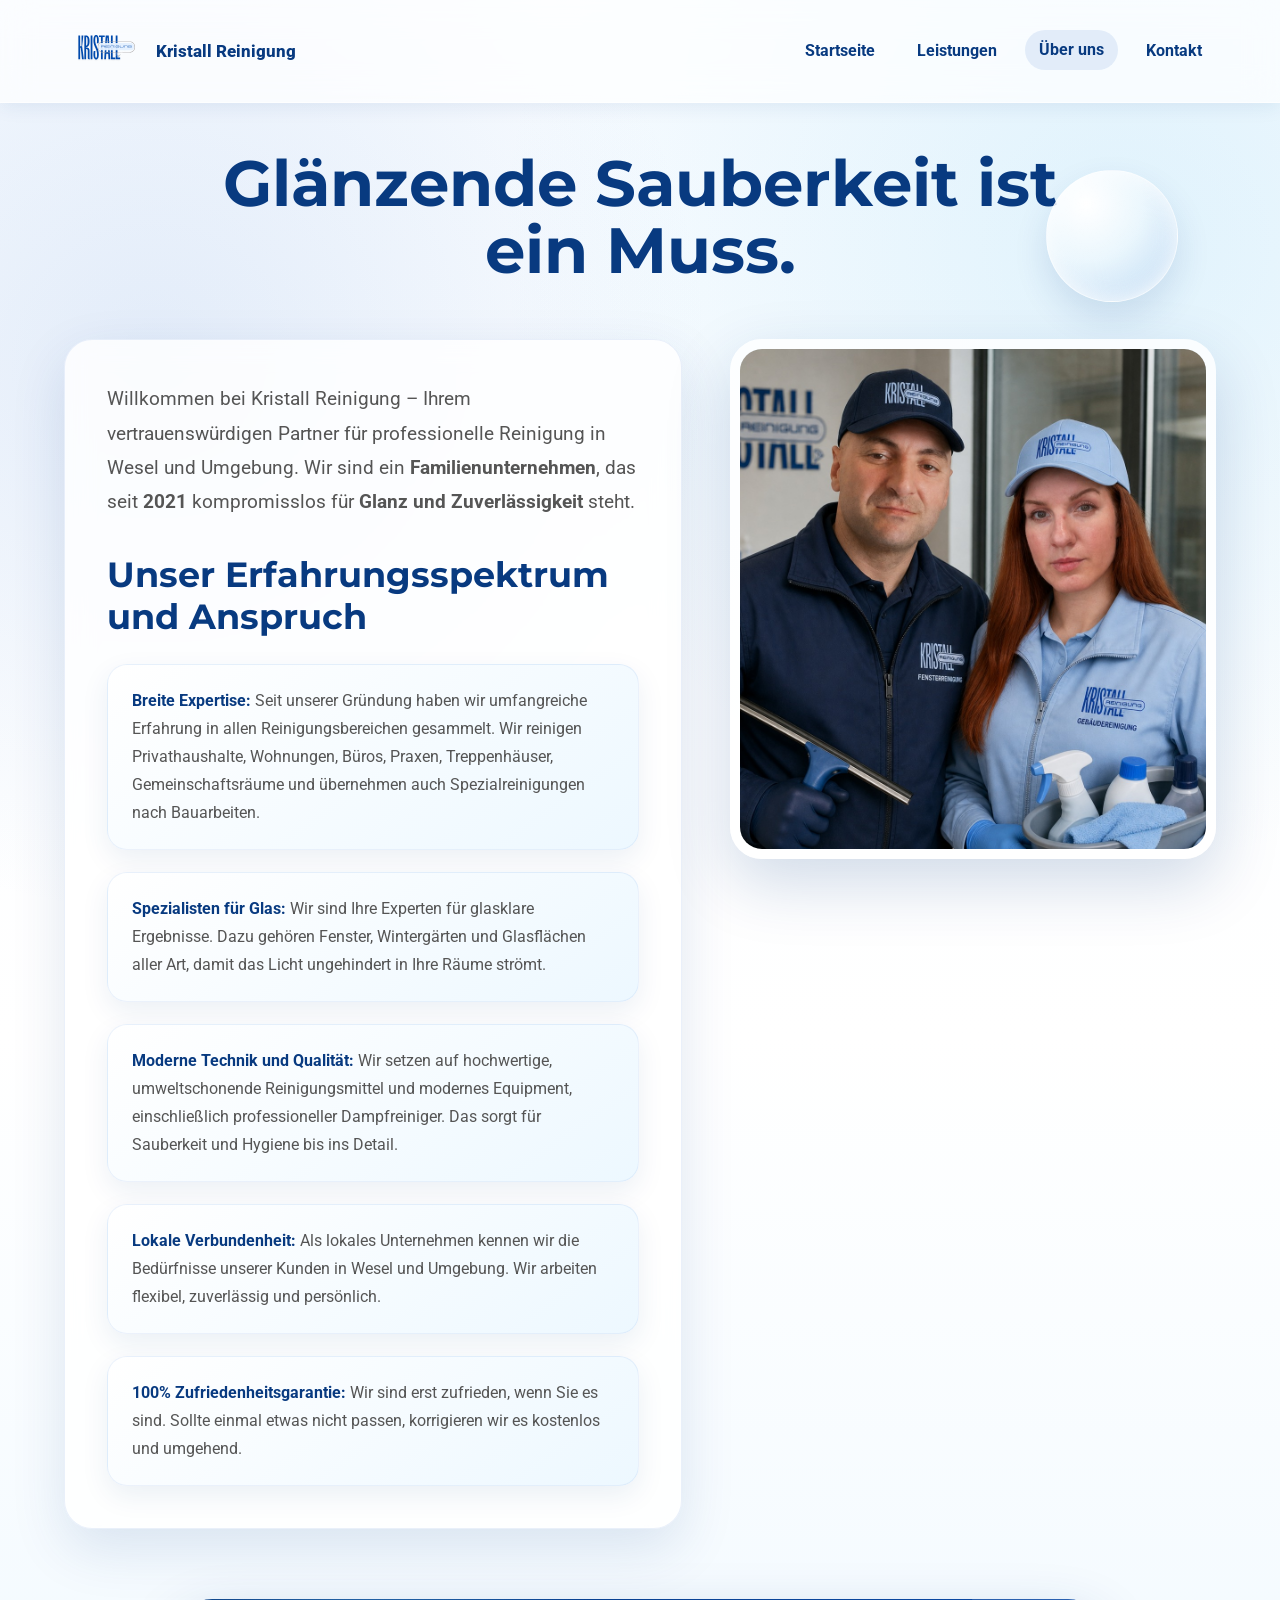
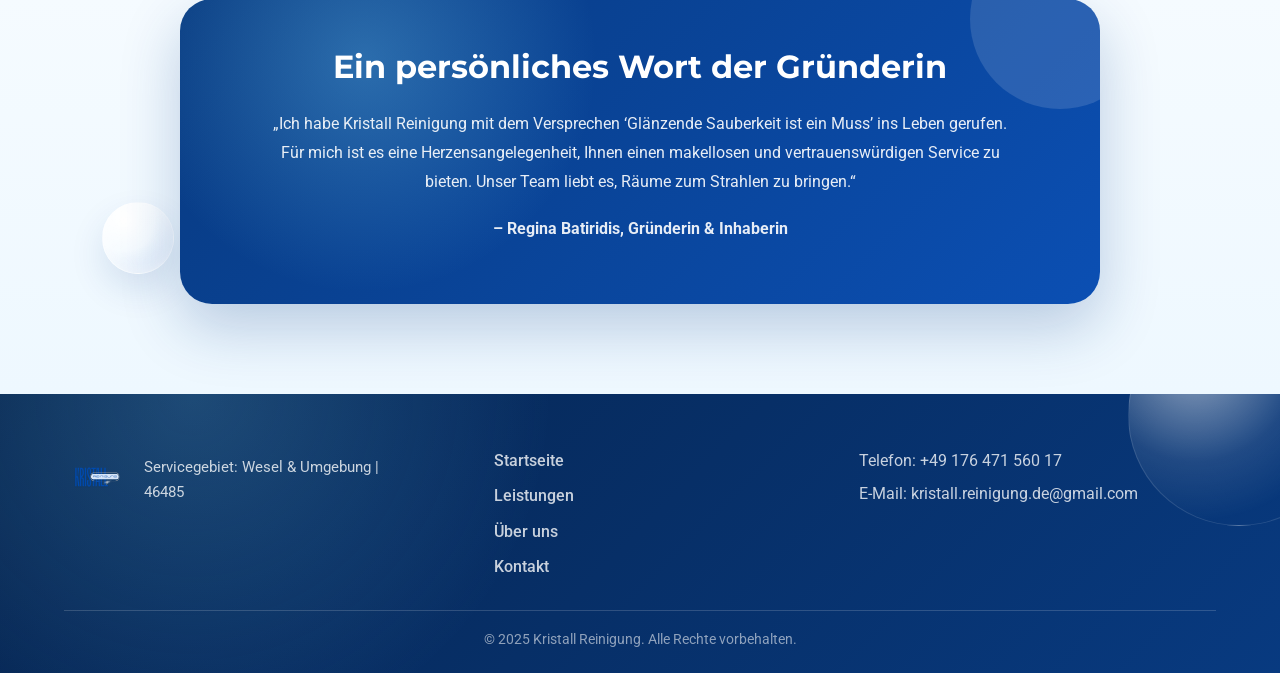
==== about.html @ a8d8908d "Merge assets and restore Kristall Reinigung website" ====
<!DOCTYPE html>
<html lang="de">
<head>
    <meta charset="UTF-8">
    <meta name="viewport" content="width=device-width, initial-scale=1.0">
    <title>Über uns | Kristall Reinigung Wesel</title>

    <link rel="stylesheet" href="styles/variables.css">
    <link rel="stylesheet" href="styles/global.css">
    <link rel="stylesheet" href="styles/header.css">
    <link rel="stylesheet" href="styles/footer.css">
    <link rel="stylesheet" href="styles/about.css">

    <link href="https://fonts.googleapis.com/css2?family=Montserrat:wght@600;700;800&family=Roboto:wght@300;400;500;700&display=swap" rel="stylesheet">
</head>
<body>

<header class="header">
    <div class="container nav-container">
        <a href="index.html" class="logo">
            <img src="assets/images/logo.svg" alt="Kristall Reinigung Logo">
            <span>Kristall Reinigung</span>
        </a>

        <button class="menu-toggle" aria-label="Menü öffnen" aria-expanded="false">
            <span class="hamburger"></span>
        </button>

        <nav class="navbar">
            <ul>
                <li><a href="index.html">Startseite</a></li>
                <li><a href="services.html">Leistungen</a></li>
                <li><a href="about.html" class="active">Über uns</a></li>
                <li><a href="contact.html">Kontakt</a></li>
            </ul>
        </nav>
    </div>
</header>

<main>
    <section class="about-page">
        <div class="container">
            <h1 class="page-title">Glänzende Sauberkeit ist ein Muss.</h1>

            <div class="about-content-grid">
                <div class="text-block">
                    <p class="intro-paragraph">
                        Willkommen bei Kristall Reinigung – Ihrem vertrauenswürdigen Partner für professionelle Reinigung in Wesel und Umgebung.
                        Wir sind ein <strong>Familienunternehmen</strong>, das seit <strong>2021</strong> kompromisslos für
                        <strong>Glanz und Zuverlässigkeit</strong> steht.
                    </p>

                    <h2 class="section-subtitle">Unser Erfahrungsspektrum und Anspruch</h2>

                    <div class="mission-points">
                        <p>
                            <strong>Breite Expertise:</strong> Seit unserer Gründung haben wir umfangreiche Erfahrung in allen Reinigungsbereichen gesammelt.
                            Wir reinigen Privathaushalte, Wohnungen, Büros, Praxen, Treppenhäuser, Gemeinschaftsräume und übernehmen auch Spezialreinigungen nach Bauarbeiten.
                        </p>

                        <p>
                            <strong>Spezialisten für Glas:</strong> Wir sind Ihre Experten für glasklare Ergebnisse.
                            Dazu gehören Fenster, Wintergärten und Glasflächen aller Art, damit das Licht ungehindert in Ihre Räume strömt.
                        </p>

                        <p>
                            <strong>Moderne Technik und Qualität:</strong> Wir setzen auf hochwertige, umweltschonende Reinigungsmittel und modernes Equipment,
                            einschließlich professioneller Dampfreiniger. Das sorgt für Sauberkeit und Hygiene bis ins Detail.
                        </p>

                        <p>
                            <strong>Lokale Verbundenheit:</strong> Als lokales Unternehmen kennen wir die Bedürfnisse unserer Kunden in Wesel und Umgebung.
                            Wir arbeiten flexibel, zuverlässig und persönlich.
                        </p>

                        <p>
                            <strong>100% Zufriedenheitsgarantie:</strong> Wir sind erst zufrieden, wenn Sie es sind.
                            Sollte einmal etwas nicht passen, korrigieren wir es kostenlos und umgehend.
                        </p>
                    </div>
                </div>

                <div class="image-block">
                    <img src="assets/images/team.jpeg" alt="Team von Kristall Reinigung" class="about-image">
                </div>
            </div>

            <div class="owner-message">
                <h3>Ein persönliches Wort der Gründerin</h3>
                <p>
                    „Ich habe Kristall Reinigung mit dem Versprechen ‘Glänzende Sauberkeit ist ein Muss’ ins Leben gerufen.
                    Für mich ist es eine Herzensangelegenheit, Ihnen einen makellosen und vertrauenswürdigen Service zu bieten.
                    Unser Team liebt es, Räume zum Strahlen zu bringen.“
                </p>
                <p class="signature">– Regina Batiridis, Gründerin & Inhaberin</p>
            </div>
        </div>
    </section>
</main>

<footer class="footer">
    <div class="container footer-content">
        <div class="footer-logo">
            <a href="index.html" class="logo">
                <img src="assets/images/logo.svg" alt="Kristall Reinigung Logo">
            </a>
            <p>Servicegebiet: Wesel & Umgebung | 46485</p>
        </div>

        <nav class="footer-nav">
            <a href="index.html">Startseite</a>
            <a href="services.html">Leistungen</a>
            <a href="about.html">Über uns</a>
            <a href="contact.html">Kontakt</a>
        </nav>

        <div class="footer-contacts">
            <p>Telefon: +49 176 471 560 17</p>
            <p>E-Mail: kristall.reinigung.de@gmail.com</p>
        </div>
    </div>

    <div class="container footer-bottom">
        <p>&copy; 2025 Kristall Reinigung. Alle Rechte vorbehalten.</p>
    </div>
</footer>

<script src="index.js"></script>
</body>
</html>
---- styles/variables.css ----
:root {
    --accent: #7aa2df;
    --accent-light: #bfe9ff;
    --accent-soft: #eef8ff;

    --sea: #6fc8f0;
    --sea-light: #e9f7ff;

    --dark: #083a80;
    --dark-deep: #06244e;

    --light: #ffffff;
    --soft-white: #f7fbff;
    --background-light: #f9f9f9;

    --text-color: #555555;
    --text-dark: #17233d;
    --muted: #5d6b82;

    --border-color: #dddddd;
    --border-soft: rgba(122, 162, 223, 0.16);

    --shadow-soft: 0 18px 45px rgba(8, 58, 128, 0.12);
    --shadow-medium: 0 22px 60px rgba(8, 58, 128, 0.16);
    --shadow-strong: 0 28px 70px rgba(8, 58, 128, 0.22);

    --radius-small: 18px;
    --radius-medium: 24px;
    --radius-large: 32px;
    --radius-pill: 999px;

    --font-body: "Roboto", sans-serif;
    --font-heading: "Montserrat", "Roboto", sans-serif;
}
---- styles/global.css ----
* {
    box-sizing: border-box;
    margin: 0;
    padding: 0;
}

html {
    scroll-behavior: smooth;
}

body {
    font-family: "Roboto", sans-serif;
    line-height: 1.6;
    color: var(--text-color);
    background: var(--background-light);
    overflow-x: hidden;
}

img {
    max-width: 100%;
}

.container {
    width: min(90%, 1200px);
    margin: 0 auto;
}

.btn {
    display: inline-flex;
    align-items: center;
    justify-content: center;
    min-height: 46px;
    padding: 0 24px;
    border: none;
    border-radius: 999px;
    background: var(--accent);
    color: var(--light);
    text-decoration: none;
    font-weight: 700;
    cursor: pointer;
    transition: background 0.25s ease, transform 0.25s ease, box-shadow 0.25s ease;
}

.btn:hover {
    background: #0949a8;
    transform: translateY(-2px);
    box-shadow: 0 14px 30px rgba(8, 58, 128, 0.22);
}

.header {
    position: fixed;
    top: 0;
    left: 0;
    width: 100%;
    padding: 10px 0;
    background: rgba(255, 255, 255, 0.72);
    backdrop-filter: blur(16px);
    box-shadow: 0 4px 18px rgba(8, 58, 128, 0.08);
    border-bottom: 1px solid rgba(255, 255, 255, 0.65);
    z-index: 1000;
}

.nav-container {
    display: flex;
    justify-content: space-between;
    align-items: center;
    min-height: 76px;
    position: relative;
}

.logo {
    display: flex;
    align-items: center;
    gap: 10px;
    color: var(--dark);
    text-decoration: none;
    font-weight: 800;
}

.logo img {
    max-height: 82px;
    height: auto;
    display: block;
}

.logo span {
    font-size: 1.05rem;
}

.navbar ul {
    list-style: none;
    display: flex;
    align-items: center;
    gap: 14px;
    margin: 0;
    padding: 0;
}

.navbar a {
    display: inline-flex;
    align-items: center;
    justify-content: center;
    min-height: 40px;
    padding: 0 14px;
    border-radius: 999px;
    color: var(--dark);
    text-decoration: none;
    font-weight: 700;
    transition: background 0.25s ease, color 0.25s ease, transform 0.25s ease;
}

.navbar a:hover,
.navbar a.active {
    background: rgba(122, 162, 223, 0.18);
    color: var(--dark);
    transform: translateY(-1px);
}

.menu-toggle {
    display: none;
    width: 46px;
    height: 46px;
    border: none;
    border-radius: 50%;
    background: var(--dark);
    cursor: pointer;
    position: relative;
    z-index: 1001;
}

.hamburger,
.hamburger::before,
.hamburger::after {
    display: block;
    width: 22px;
    height: 2px;
    border-radius: 99px;
    background: var(--light);
    position: absolute;
    left: 12px;
    transition: transform 0.3s ease, opacity 0.25s ease, top 0.3s ease;
}

.hamburger {
    top: 22px;
}

.hamburger::before,
.hamburger::after {
    content: "";
    left: 0;
}

.hamburger::before {
    top: -7px;
}

.hamburger::after {
    top: 7px;
}

.nav-container.active .hamburger {
    background: transparent;
}

.nav-container.active .hamburger::before {
    top: 0;
    transform: rotate(45deg);
}

.nav-container.active .hamburger::after {
    top: 0;
    transform: rotate(-45deg);
}

.section-title {
    font-family: "Montserrat", "Roboto", sans-serif;
    color: var(--dark);
    font-size: clamp(2rem, 4vw, 3rem);
    line-height: 1.1;
}

.section-kicker {
    display: inline-flex;
    align-items: center;
    min-height: 34px;
    padding: 0 14px;
    border-radius: 999px;
    color: var(--dark);
    background: rgba(122, 162, 223, 0.14);
    font-weight: 800;
    font-size: 0.82rem;
    letter-spacing: 0.03em;
}

@media (max-width: 900px) {
    .nav-container {
        min-height: 70px;
    }

    .logo img {
        max-height: 70px;
    }

    .menu-toggle {
        display: block;
    }

    .navbar {
        display: none;
    }

    .nav-container.active .navbar {
        display: block;
    }

    .nav-container.active .navbar ul {
        position: absolute;
        top: calc(100% + 10px);
        left: 0;
        right: 0;
        display: grid;
        gap: 8px;
        padding: 16px;
        border-radius: 24px;
        background: rgba(255, 255, 255, 0.96);
        box-shadow: 0 20px 48px rgba(8, 58, 128, 0.16);
        border: 1px solid rgba(122, 162, 223, 0.18);
    }

    .nav-container.active .navbar li {
        width: 100%;
    }

    .nav-container.active .navbar a {
        width: 100%;
        min-height: 44px;
        background: rgba(122, 162, 223, 0.08);
    }
}

@media (max-width: 560px) {
    .container {
        width: min(100% - 28px, 1200px);
    }

    .header {
        padding: 8px 0;
    }

    .logo img {
        max-height: 58px;
    }

    .logo span {
        display: none;
    }

    .btn {
        width: 100%;
    }
}
---- styles/header.css ----
.header {
    position: fixed;
    top: 0;
    left: 0;
    width: 100%;
    padding: 10px 0;
    background: rgba(255, 255, 255, 0.72);
    backdrop-filter: blur(16px);
    box-shadow: 0 4px 18px rgba(8, 58, 128, 0.08);
    border-bottom: 1px solid rgba(255, 255, 255, 0.65);
    z-index: 1000;
}

.nav-container {
    display: flex;
    justify-content: space-between;
    align-items: center;
    min-height: 76px;
    position: relative;
}

.logo {
    display: flex;
    align-items: center;
    gap: 10px;
    color: var(--dark);
    text-decoration: none;
    font-weight: 800;
}

.logo img {
    max-height: 82px;
    height: auto;
    display: block;
}

.logo span {
    font-size: 1.05rem;
}

.navbar ul {
    list-style: none;
    display: flex;
    align-items: center;
    gap: 14px;
    margin: 0;
    padding: 0;
}

.navbar a {
    display: inline-flex;
    align-items: center;
    justify-content: center;
    min-height: 40px;
    padding: 0 14px;
    border-radius: 999px;
    color: var(--dark);
    text-decoration: none;
    font-weight: 700;
    transition: background 0.25s ease, color 0.25s ease, transform 0.25s ease;
}

.navbar a:hover,
.navbar a.active {
    background: rgba(122, 162, 223, 0.18);
    color: var(--dark);
    transform: translateY(-1px);
}

.menu-toggle {
    display: none;
    width: 46px;
    height: 46px;
    border: none;
    border-radius: 50%;
    background: var(--dark);
    cursor: pointer;
    position: relative;
    z-index: 1001;
}

.hamburger,
.hamburger::before,
.hamburger::after {
    display: block;
    width: 22px;
    height: 2px;
    border-radius: 99px;
    background: var(--light);
    position: absolute;
    left: 12px;
    transition: transform 0.3s ease, opacity 0.25s ease, top 0.3s ease;
}

.hamburger {
    top: 22px;
}

.hamburger::before,
.hamburger::after {
    content: "";
    left: 0;
}

.hamburger::before {
    top: -7px;
}

.hamburger::after {
    top: 7px;
}

.nav-container.active .hamburger {
    background: transparent;
}

.nav-container.active .hamburger::before {
    top: 0;
    transform: rotate(45deg);
}

.nav-container.active .hamburger::after {
    top: 0;
    transform: rotate(-45deg);
}

@media (max-width: 900px) {
    .nav-container {
        min-height: 70px;
    }

    .logo img {
        max-height: 70px;
    }

    .menu-toggle {
        display: block;
    }

    .navbar {
        display: none;
    }

    .nav-container.active .navbar {
        display: block;
    }

    .nav-container.active .navbar ul {
        position: absolute;
        top: calc(100% + 10px);
        left: 0;
        right: 0;
        display: grid;
        gap: 8px;
        padding: 16px;
        border-radius: 24px;
        background: rgba(255, 255, 255, 0.96);
        box-shadow: 0 20px 48px rgba(8, 58, 128, 0.16);
        border: 1px solid rgba(122, 162, 223, 0.18);
    }

    .nav-container.active .navbar li {
        width: 100%;
    }

    .nav-container.active .navbar a {
        width: 100%;
        min-height: 44px;
        background: rgba(122, 162, 223, 0.08);
    }
}

@media (max-width: 560px) {
    .header {
        padding: 8px 0;
    }

    .logo img {
        max-height: 58px;
    }

    .logo span {
        display: none;
    }
}
---- styles/footer.css ----
.footer {
    position: relative;
    background:
        radial-gradient(circle at 15% 0%, rgba(111, 200, 240, 0.22), transparent 32%),
        linear-gradient(135deg, #06244e 0%, #083a80 100%);
    color: var(--light);
    padding: 54px 0 22px;
    overflow: hidden;
}

.footer::before {
    content: "";
    position: absolute;
    width: 220px;
    height: 220px;
    right: -70px;
    top: -90px;
    border-radius: 50%;
    background:
        radial-gradient(circle at 30% 25%, rgba(255, 255, 255, 0.55), rgba(255, 255, 255, 0.1) 45%, transparent 72%);
    border: 1px solid rgba(255, 255, 255, 0.12);
    pointer-events: none;
}

.footer-content {
    position: relative;
    z-index: 2;
    display: grid;
    grid-template-columns: 1.2fr 1fr 1.1fr;
    gap: 40px;
    align-items: start;
    padding-bottom: 30px;
    border-bottom: 1px solid rgba(255, 255, 255, 0.16);
}

.footer-logo {
    display: flex;
    align-items: center;
    gap: 16px;
}

.footer-logo .logo {
    flex-shrink: 0;
}

.footer-logo img {
    height: 64px;
    width: auto;
    display: block;
}

.footer-logo p {
    margin: 0;
    max-width: 260px;
    color: rgba(255, 255, 255, 0.78);
    font-size: 0.95rem;
    line-height: 1.6;
}

.footer-nav {
    display: grid;
    gap: 10px;
}

.footer-nav a {
    color: rgba(255, 255, 255, 0.78);
    text-decoration: none;
    font-weight: 500;
    transition: color 0.25s ease, transform 0.25s ease;
}

.footer-nav a:hover {
    color: var(--light);
    transform: translateX(4px);
}

.footer-contacts {
    display: grid;
    gap: 8px;
}

.footer-contacts p {
    margin: 0;
    color: rgba(255, 255, 255, 0.78);
    overflow-wrap: anywhere;
}

.footer-bottom {
    position: relative;
    z-index: 2;
    padding-top: 18px;
    text-align: center;
}

.footer-bottom p {
    margin: 0;
    font-size: 0.85rem;
    color: rgba(255, 255, 255, 0.55);
}

@media (max-width: 900px) {
    .footer-content {
        grid-template-columns: 1fr;
        text-align: center;
        gap: 28px;
    }

    .footer-logo {
        justify-content: center;
        flex-direction: column;
    }

    .footer-logo p {
        max-width: 420px;
    }

    .footer-nav {
        justify-items: center;
    }

    .footer-nav a:hover {
        transform: none;
    }
}

@media (max-width: 560px) {
    .footer {
        padding: 44px 0 18px;
    }

    .footer-logo img {
        height: 56px;
    }

    .footer-content {
        gap: 24px;
        padding-bottom: 24px;
    }

    .footer-bottom p {
        font-size: 0.78rem;
        line-height: 1.5;
    }
}
---- styles/about.css ----
.about-page {
    padding-top: 150px;
    padding-bottom: 90px;
    position: relative;
    background:
        radial-gradient(circle at 12% 18%, rgba(122, 162, 223, 0.18), transparent 28%),
        radial-gradient(circle at 88% 12%, rgba(111, 200, 240, 0.18), transparent 30%),
        linear-gradient(180deg, #f7fbff 0%, #ffffff 52%, #eef8ff 100%);
    overflow: hidden;
}

.about-page::before,
.about-page::after {
    content: "";
    position: absolute;
    border-radius: 50%;
    background: radial-gradient(circle at 30% 25%, #ffffff, rgba(255, 255, 255, 0.35) 42%, rgba(122, 162, 223, 0.18) 75%);
    border: 1px solid rgba(255, 255, 255, 0.75);
    box-shadow: inset 0 0 22px rgba(255, 255, 255, 0.9), 0 16px 35px rgba(8, 58, 128, 0.12);
    pointer-events: none;
}

.about-page::before {
    width: 130px;
    height: 130px;
    right: 8%;
    top: 170px;
}

.about-page::after {
    width: 70px;
    height: 70px;
    left: 8%;
    bottom: 120px;
}

.page-title {
    max-width: 900px;
    margin: 0 auto 55px;
    text-align: center;
    font-family: "Montserrat", "Roboto", sans-serif;
    font-size: clamp(2.2rem, 5vw, 4.2rem);
    line-height: 1.05;
    color: var(--dark);
}

.about-content-grid {
    display: grid;
    grid-template-columns: 1.12fr 0.88fr;
    gap: 48px;
    align-items: start;
    position: relative;
    z-index: 2;
}

.text-block {
    background: rgba(255, 255, 255, 0.82);
    border: 1px solid rgba(122, 162, 223, 0.16);
    border-radius: 28px;
    padding: 42px;
    box-shadow: 0 20px 55px rgba(8, 58, 128, 0.12);
    backdrop-filter: blur(14px);
}

.intro-paragraph {
    font-size: 1.16rem;
    line-height: 1.85;
    color: var(--text-color);
    margin-bottom: 34px;
}

.section-subtitle {
    font-family: "Montserrat", "Roboto", sans-serif;
    color: var(--dark);
    font-size: clamp(1.55rem, 3vw, 2.2rem);
    line-height: 1.2;
    margin-bottom: 26px;
}

.mission-points {
    display: grid;
    gap: 22px;
}

.mission-points p {
    margin: 0;
    padding: 22px 24px;
    border-radius: 20px;
    background: linear-gradient(145deg, #ffffff, #edf8ff);
    border: 1px solid rgba(122, 162, 223, 0.14);
    box-shadow: 0 10px 28px rgba(8, 58, 128, 0.08);
    line-height: 1.75;
}

.mission-points strong {
    color: var(--dark);
}

.image-block {
    position: sticky;
    top: 135px;
}

.about-image {
    width: 100%;
    min-height: 520px;
    object-fit: cover;
    display: block;
    border-radius: 32px;
    box-shadow: 0 24px 65px rgba(8, 58, 128, 0.18);
    border: 10px solid rgba(255, 255, 255, 0.8);
}

.owner-message {
    position: relative;
    z-index: 2;
    margin: 70px auto 0;
    max-width: 920px;
    padding: 42px;
    text-align: center;
    border-radius: 32px;
    color: #ffffff;
    background:
        radial-gradient(circle at 20% 20%, rgba(111, 200, 240, 0.34), transparent 30%),
        linear-gradient(135deg, var(--dark), #0b4fb3);
    box-shadow: 0 24px 60px rgba(8, 58, 128, 0.24);
    overflow: hidden;
}

.owner-message::before {
    content: "";
    position: absolute;
    width: 180px;
    height: 180px;
    right: -50px;
    top: -70px;
    border-radius: 50%;
    background: rgba(255, 255, 255, 0.13);
}

.owner-message h3 {
    font-family: "Montserrat", "Roboto", sans-serif;
    font-size: clamp(1.45rem, 3vw, 2rem);
    margin-bottom: 18px;
}

.owner-message p {
    position: relative;
    margin: 0 auto 18px;
    max-width: 760px;
    line-height: 1.8;
    color: rgba(255, 255, 255, 0.9);
}

.signature {
    font-weight: 700;
    color: #ffffff;
}

@media (max-width: 900px) {
    .about-page {
        padding-top: 125px;
    }

    .about-content-grid {
        grid-template-columns: 1fr;
        gap: 34px;
    }

    .image-block {
        position: static;
        order: -1;
    }

    .about-image {
        min-height: 360px;
    }

    .text-block,
    .owner-message {
        padding: 30px 24px;
        border-radius: 24px;
    }
}

@media (max-width: 560px) {
    .about-page {
        padding-top: 110px;
        padding-bottom: 65px;
    }

    .page-title {
        margin-bottom: 34px;
        text-align: left;
    }

    .text-block {
        padding: 24px 18px;
    }

    .intro-paragraph {
        font-size: 1rem;
    }

    .mission-points p {
        padding: 18px;
        font-size: 0.95rem;
    }

    .about-image {
        min-height: 280px;
        border-width: 6px;
        border-radius: 24px;
    }

    .owner-message {
        margin-top: 45px;
        text-align: left;
    }
}
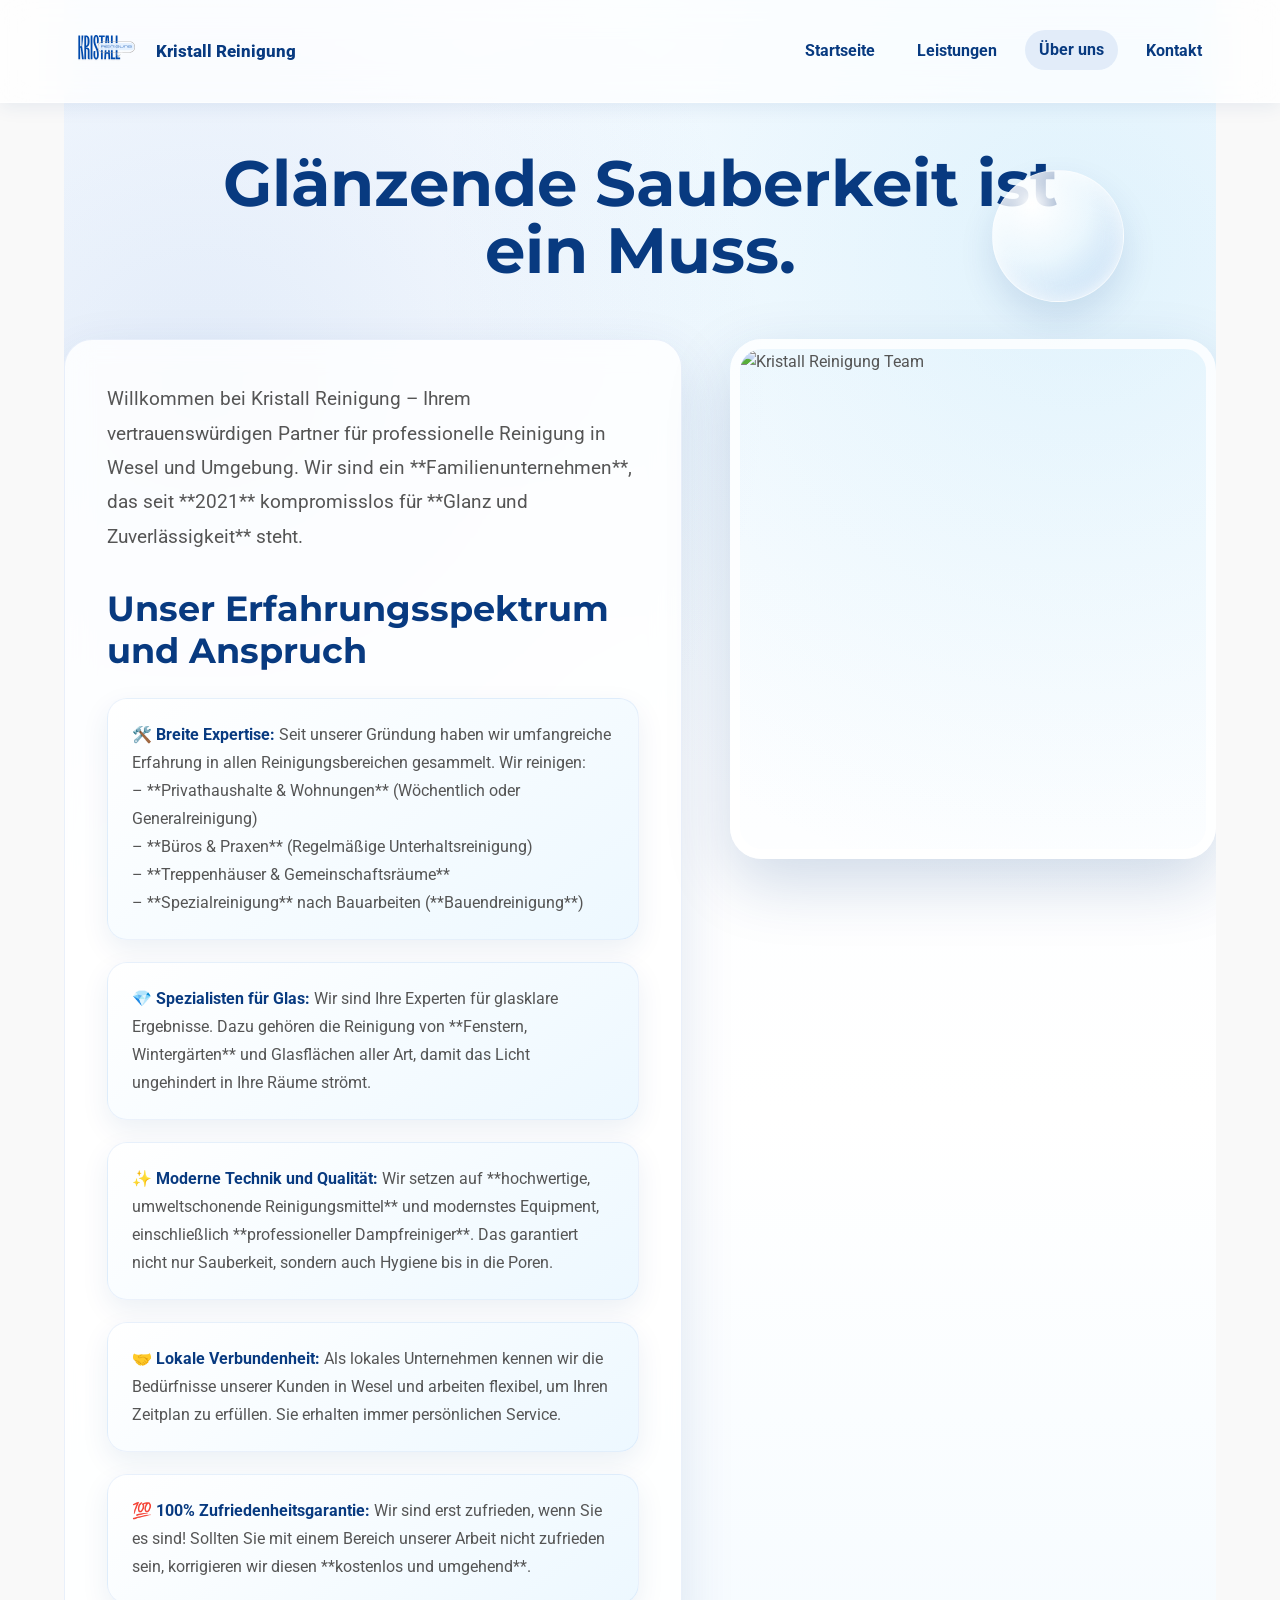
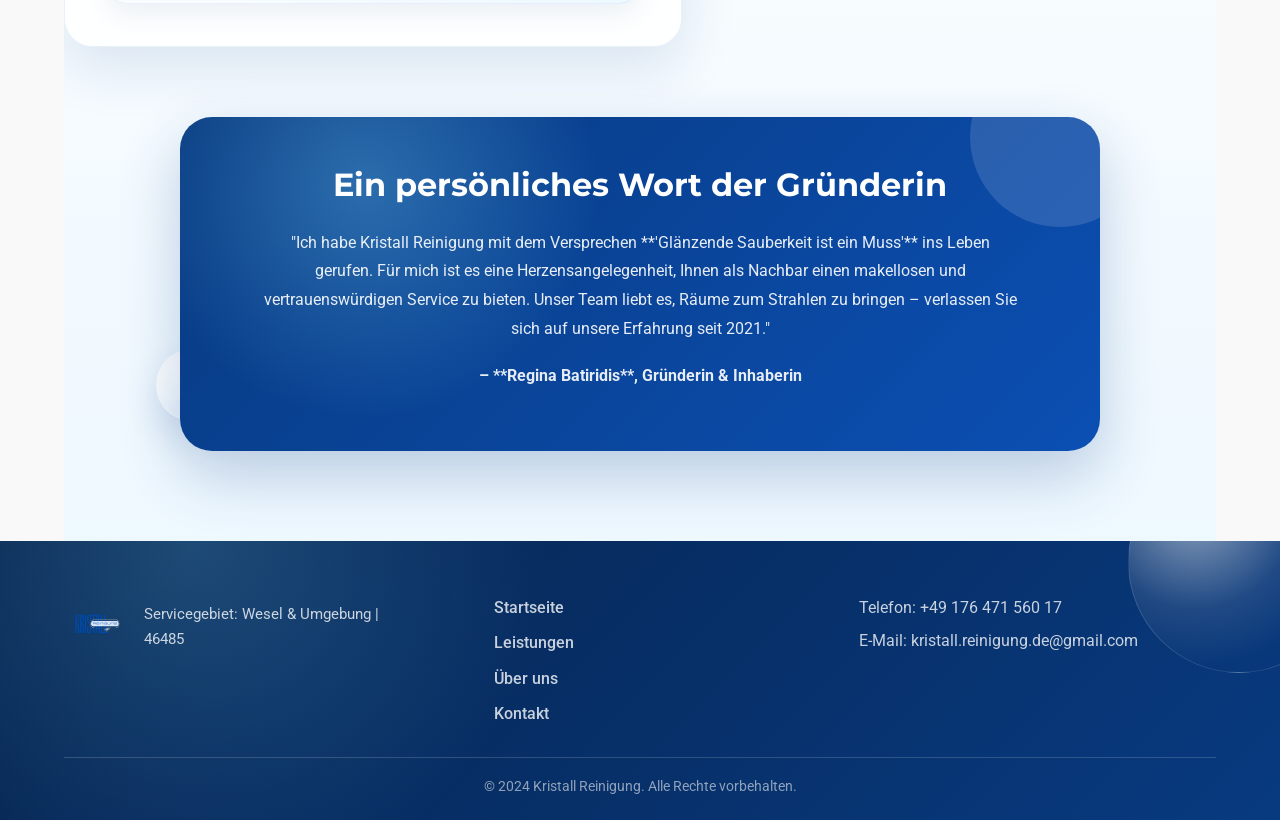
==== commit 1826738d: "Merge branch 'main' of https://github.com/19ReginaB91/Kristall-Reinigung" ====
--- a/about.html
+++ b/about.html
@@ -12,118 +12,107 @@
     <link rel="stylesheet" href="styles/about.css">
 
     <link href="https://fonts.googleapis.com/css2?family=Montserrat:wght@600;700;800&family=Roboto:wght@300;400;500;700&display=swap" rel="stylesheet">
+
+    <link rel="stylesheet" href="styles/variables.css">
+    <link rel="stylesheet" href="styles/global.css">
+    <link rel="stylesheet" href="styles/header.css">
+    <link rel="stylesheet" href="styles/footer.css">
+    <link rel="stylesheet" href="styles/about.css">
+
+    <link href="https://fonts.googleapis.com/css2?family=Montserrat:wght@600;700;800&family=Roboto:wght@300;400;500;700&display=swap" rel="stylesheet">
 </head>
 <body>
 
-<header class="header">
-    <div class="container nav-container">
-        <a href="index.html" class="logo">
-            <img src="assets/images/logo.svg" alt="Kristall Reinigung Logo">
-            <span>Kristall Reinigung</span>
-        </a>
+    <header class="header">
+        <div class="container nav-container">
+            <a href="index.html" class="logo">
+                <img src="assets/images/logo.svg" alt="Kristall Reinigung Logo">
+                <span>Kristall Reinigung</span>
+            </a>
+            <nav class="navbar">
+                <ul>
+                    <li><a href="index.html">Startseite</a></li>
+                    <li><a href="services.html">Leistungen</a></li>
+                    <li><a href="about.html" class="active">Über uns</a></li>
+                    <li><a href="contact.html">Kontakt</a></li>
+                </ul>
+            </nav>
+            <button class="menu-toggle" aria-label="Toggle navigation">
+                <span class="hamburger"></span>
+            </button>
+        </div>
+    </header>
 
-        <button class="menu-toggle" aria-label="Menü öffnen" aria-expanded="false">
-            <span class="hamburger"></span>
-        </button>
-
-        <nav class="navbar">
-            <ul>
-                <li><a href="index.html">Startseite</a></li>
-                <li><a href="services.html">Leistungen</a></li>
-                <li><a href="about.html" class="active">Über uns</a></li>
-                <li><a href="contact.html">Kontakt</a></li>
-            </ul>
-        </nav>
-    </div>
-</header>
-
-<main>
-    <section class="about-page">
-        <div class="container">
+    <main>
+        <section class="about-page container">
+            
             <h1 class="page-title">Glänzende Sauberkeit ist ein Muss.</h1>
 
             <div class="about-content-grid">
+                
                 <div class="text-block">
                     <p class="intro-paragraph">
-                        Willkommen bei Kristall Reinigung – Ihrem vertrauenswürdigen Partner für professionelle Reinigung in Wesel und Umgebung.
-                        Wir sind ein <strong>Familienunternehmen</strong>, das seit <strong>2021</strong> kompromisslos für
-                        <strong>Glanz und Zuverlässigkeit</strong> steht.
+                        Willkommen bei Kristall Reinigung – Ihrem vertrauenswürdigen Partner für professionelle Reinigung in Wesel und Umgebung. 
+                        Wir sind ein **Familienunternehmen**, das seit **2021** kompromisslos für **Glanz und Zuverlässigkeit** steht.
                     </p>
+                    
+                    <h2 class="section-subtitle">Unser Erfahrungsspektrum und Anspruch</h2>
+                    
+                    <div class="mission-points">
+                        <p><strong>🛠️ Breite Expertise:</strong> Seit unserer Gründung haben wir umfangreiche Erfahrung in allen Reinigungsbereichen gesammelt. Wir reinigen:
+                            <br>– **Privathaushalte & Wohnungen** (Wöchentlich oder Generalreinigung)
+                            <br>– **Büros & Praxen** (Regelmäßige Unterhaltsreinigung)
+                            <br>– **Treppenhäuser & Gemeinschaftsräume**
+                            <br>– **Spezialreinigung** nach Bauarbeiten (**Bauendreinigung**)
+                        </p>
+                        
+                        <p><strong>💎 Spezialisten für Glas:</strong> Wir sind Ihre Experten für glasklare Ergebnisse. Dazu gehören die Reinigung von **Fenstern, Wintergärten** und Glasflächen aller Art, damit das Licht ungehindert in Ihre Räume strömt.</p>
 
-                    <h2 class="section-subtitle">Unser Erfahrungsspektrum und Anspruch</h2>
-
-                    <div class="mission-points">
-                        <p>
-                            <strong>Breite Expertise:</strong> Seit unserer Gründung haben wir umfangreiche Erfahrung in allen Reinigungsbereichen gesammelt.
-                            Wir reinigen Privathaushalte, Wohnungen, Büros, Praxen, Treppenhäuser, Gemeinschaftsräume und übernehmen auch Spezialreinigungen nach Bauarbeiten.
-                        </p>
-
-                        <p>
-                            <strong>Spezialisten für Glas:</strong> Wir sind Ihre Experten für glasklare Ergebnisse.
-                            Dazu gehören Fenster, Wintergärten und Glasflächen aller Art, damit das Licht ungehindert in Ihre Räume strömt.
-                        </p>
-
-                        <p>
-                            <strong>Moderne Technik und Qualität:</strong> Wir setzen auf hochwertige, umweltschonende Reinigungsmittel und modernes Equipment,
-                            einschließlich professioneller Dampfreiniger. Das sorgt für Sauberkeit und Hygiene bis ins Detail.
-                        </p>
-
-                        <p>
-                            <strong>Lokale Verbundenheit:</strong> Als lokales Unternehmen kennen wir die Bedürfnisse unserer Kunden in Wesel und Umgebung.
-                            Wir arbeiten flexibel, zuverlässig und persönlich.
-                        </p>
-
-                        <p>
-                            <strong>100% Zufriedenheitsgarantie:</strong> Wir sind erst zufrieden, wenn Sie es sind.
-                            Sollte einmal etwas nicht passen, korrigieren wir es kostenlos und umgehend.
-                        </p>
+                        <p><strong>✨ Moderne Technik und Qualität:</strong> Wir setzen auf **hochwertige, umweltschonende Reinigungsmittel** und modernstes Equipment, einschließlich **professioneller Dampfreiniger**. Das garantiert nicht nur Sauberkeit, sondern auch Hygiene bis in die Poren.</p>
+                        
+                        <p><strong>🤝 Lokale Verbundenheit:</strong> Als lokales Unternehmen kennen wir die Bedürfnisse unserer Kunden in Wesel und arbeiten flexibel, um Ihren Zeitplan zu erfüllen. Sie erhalten immer persönlichen Service.</p>
+                        
+                        <p><strong>💯 100% Zufriedenheitsgarantie:</strong> Wir sind erst zufrieden, wenn Sie es sind! Sollten Sie mit einem Bereich unserer Arbeit nicht zufrieden sein, korrigieren wir diesen **kostenlos und umgehend**.</p>
                     </div>
                 </div>
-
+                
                 <div class="image-block">
-                    <img src="assets/images/team.jpeg" alt="Team von Kristall Reinigung" class="about-image">
+                    <img src="assets/images/about-team.jpg" alt="Kristall Reinigung Team" class="about-image">
                 </div>
             </div>
 
             <div class="owner-message">
                 <h3>Ein persönliches Wort der Gründerin</h3>
-                <p>
-                    „Ich habe Kristall Reinigung mit dem Versprechen ‘Glänzende Sauberkeit ist ein Muss’ ins Leben gerufen.
-                    Für mich ist es eine Herzensangelegenheit, Ihnen einen makellosen und vertrauenswürdigen Service zu bieten.
-                    Unser Team liebt es, Räume zum Strahlen zu bringen.“
-                </p>
-                <p class="signature">– Regina Batiridis, Gründerin & Inhaberin</p>
+                <p>"Ich habe Kristall Reinigung mit dem Versprechen **'Glänzende Sauberkeit ist ein Muss'** ins Leben gerufen. Für mich ist es eine Herzensangelegenheit, Ihnen als Nachbar einen makellosen und vertrauenswürdigen Service zu bieten. Unser Team liebt es, Räume zum Strahlen zu bringen – verlassen Sie sich auf unsere Erfahrung seit 2021."</p>
+                <p class="signature">– **Regina Batiridis**, Gründerin & Inhaberin</p>
+            </div>
+        </section>
+
+    </main>
+
+    <footer class="footer">
+        <div class="container footer-content">
+            <div class="footer-logo">
+                <a href="index.html" class="logo">
+                    <img src="assets/images/logo.svg" alt="Kristall Reinigung Logo">
+                </a>
+                <p> Servicegebiet: Wesel & Umgebung | 46485 </p> 
+            </div>
+            <div class="footer-nav">
+                <a href="index.html">Startseite</a>
+                <a href="services.html">Leistungen</a>
+                <a href="about.html">Über uns</a>
+                <a href="contact.html">Kontakt</a>
+            </div>
+            <div class="footer-contacts">
+                <p>Telefon: +49 176 471 560 17</p>
+                <p>E-Mail: kristall.reinigung.de@gmail.com</p>
             </div>
         </div>
-    </section>
-</main>
-
-<footer class="footer">
-    <div class="container footer-content">
-        <div class="footer-logo">
-            <a href="index.html" class="logo">
-                <img src="assets/images/logo.svg" alt="Kristall Reinigung Logo">
-            </a>
-            <p>Servicegebiet: Wesel & Umgebung | 46485</p>
+        <div class="container footer-bottom">
+            <p>&copy; 2024 Kristall Reinigung. Alle Rechte vorbehalten.</p>
         </div>
-
-        <nav class="footer-nav">
-            <a href="index.html">Startseite</a>
-            <a href="services.html">Leistungen</a>
-            <a href="about.html">Über uns</a>
-            <a href="contact.html">Kontakt</a>
-        </nav>
-
-        <div class="footer-contacts">
-            <p>Telefon: +49 176 471 560 17</p>
-            <p>E-Mail: kristall.reinigung.de@gmail.com</p>
-        </div>
-    </div>
-
-    <div class="container footer-bottom">
-        <p>&copy; 2025 Kristall Reinigung. Alle Rechte vorbehalten.</p>
-    </div>
-</footer>
+    </footer>
 
 <script src="index.js"></script>
 </body>
--- a/styles/variables.css
+++ b/styles/variables.css
@@ -31,4 +31,34 @@
 
     --font-body: "Roboto", sans-serif;
     --font-heading: "Montserrat", "Roboto", sans-serif;
+}:root {
+    --accent: #7aa2df;
+    --accent-light: #bfe9ff;
+    --accent-soft: #eef8ff;
+    --sea: #6fc8f0;
+    --sea-light: #e9f7ff;
+
+    --dark: #083a80;
+    --dark-deep: #06244e;
+    --light: #ffffff;
+    --soft-white: #f7fbff;
+
+    --background-light: #f9f9f9;
+    --text-color: #555555;
+    --text-dark: #17233d;
+    --muted: #5d6b82;
+    --border-color: #dddddd;
+    --border-soft: rgba(122, 162, 223, 0.16);
+
+    --shadow-soft: 0 18px 45px rgba(8, 58, 128, 0.12);
+    --shadow-medium: 0 22px 60px rgba(8, 58, 128, 0.16);
+    --shadow-strong: 0 28px 70px rgba(8, 58, 128, 0.22);
+
+    --radius-small: 18px;
+    --radius-medium: 24px;
+    --radius-large: 32px;
+    --radius-pill: 999px;
+
+    --font-body: "Roboto", sans-serif;
+    --font-heading: "Montserrat", "Roboto", sans-serif;
 }
--- a/styles/variables.css
+++ b/styles/variables.css
@@ -31,4 +31,34 @@
 
     --font-body: "Roboto", sans-serif;
     --font-heading: "Montserrat", "Roboto", sans-serif;
+}:root {
+    --accent: #7aa2df;
+    --accent-light: #bfe9ff;
+    --accent-soft: #eef8ff;
+    --sea: #6fc8f0;
+    --sea-light: #e9f7ff;
+
+    --dark: #083a80;
+    --dark-deep: #06244e;
+    --light: #ffffff;
+    --soft-white: #f7fbff;
+
+    --background-light: #f9f9f9;
+    --text-color: #555555;
+    --text-dark: #17233d;
+    --muted: #5d6b82;
+    --border-color: #dddddd;
+    --border-soft: rgba(122, 162, 223, 0.16);
+
+    --shadow-soft: 0 18px 45px rgba(8, 58, 128, 0.12);
+    --shadow-medium: 0 22px 60px rgba(8, 58, 128, 0.16);
+    --shadow-strong: 0 28px 70px rgba(8, 58, 128, 0.22);
+
+    --radius-small: 18px;
+    --radius-medium: 24px;
+    --radius-large: 32px;
+    --radius-pill: 999px;
+
+    --font-body: "Roboto", sans-serif;
+    --font-heading: "Montserrat", "Roboto", sans-serif;
 }
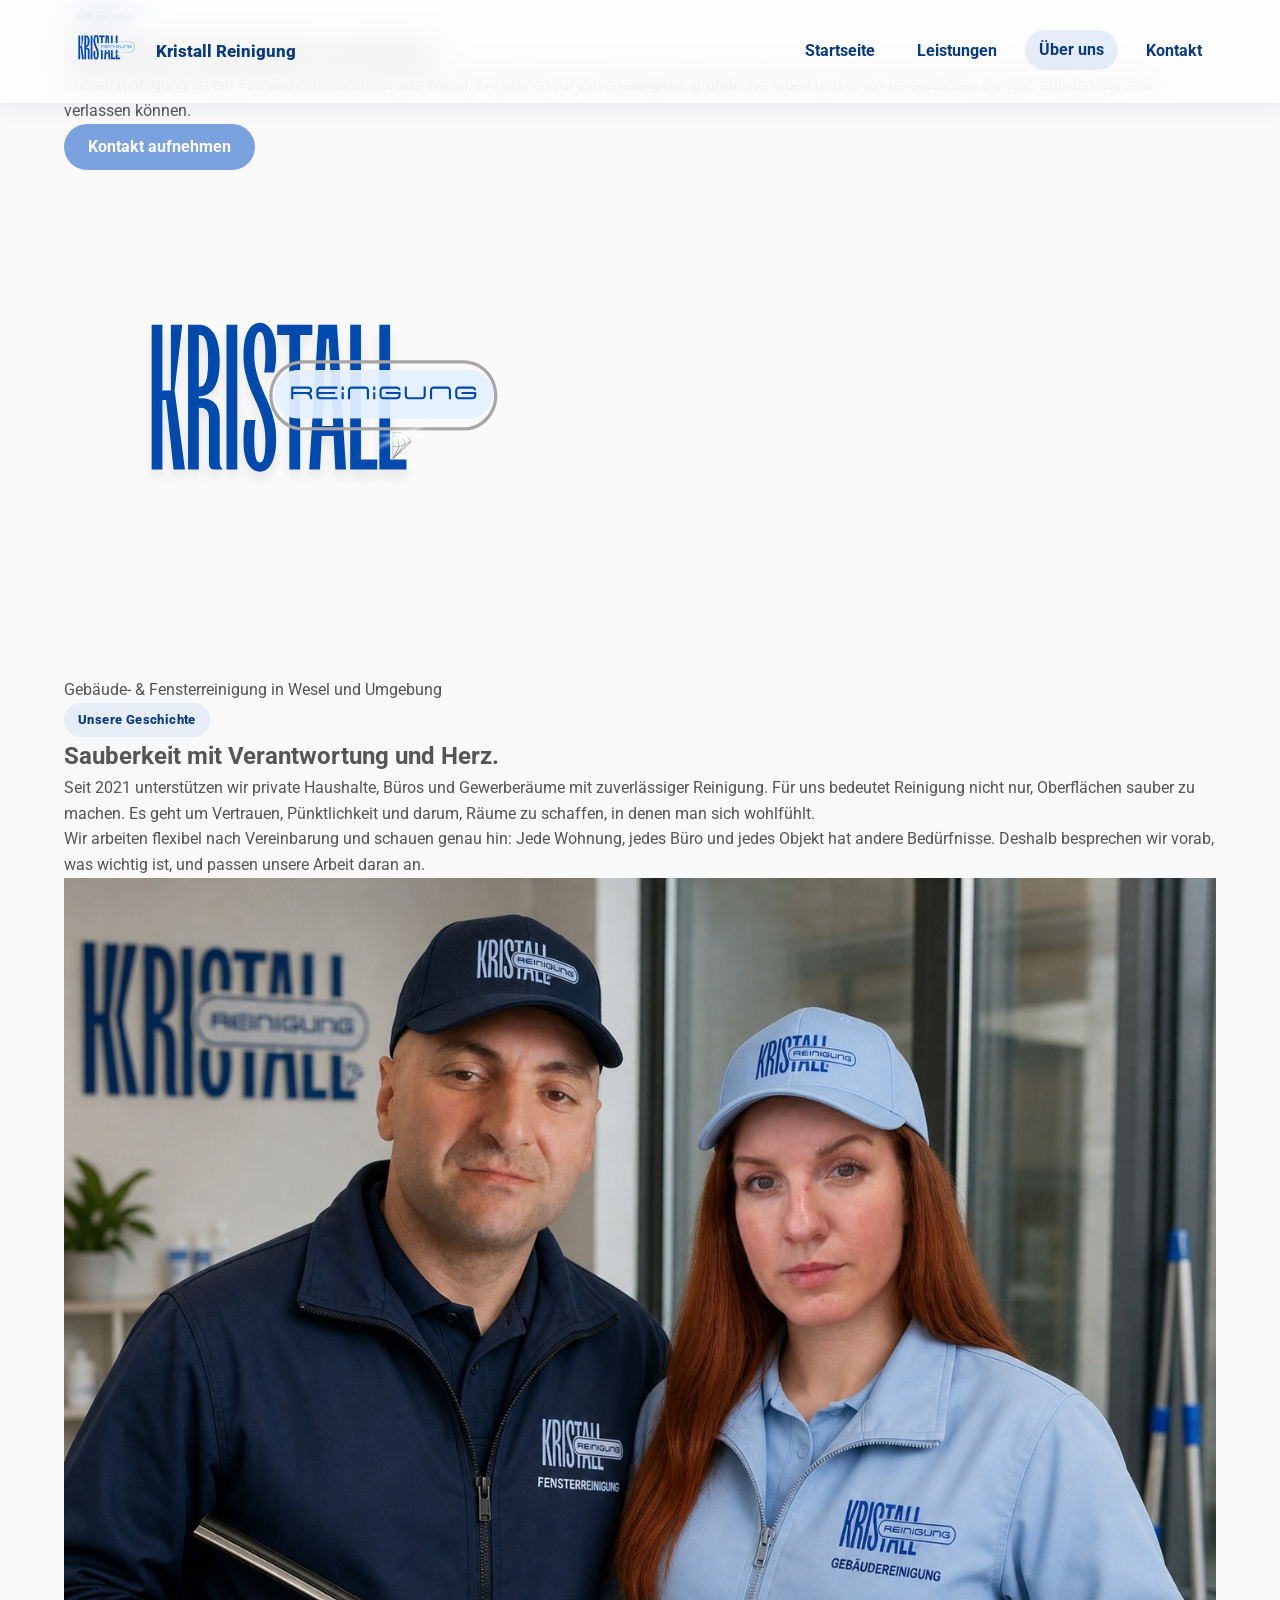
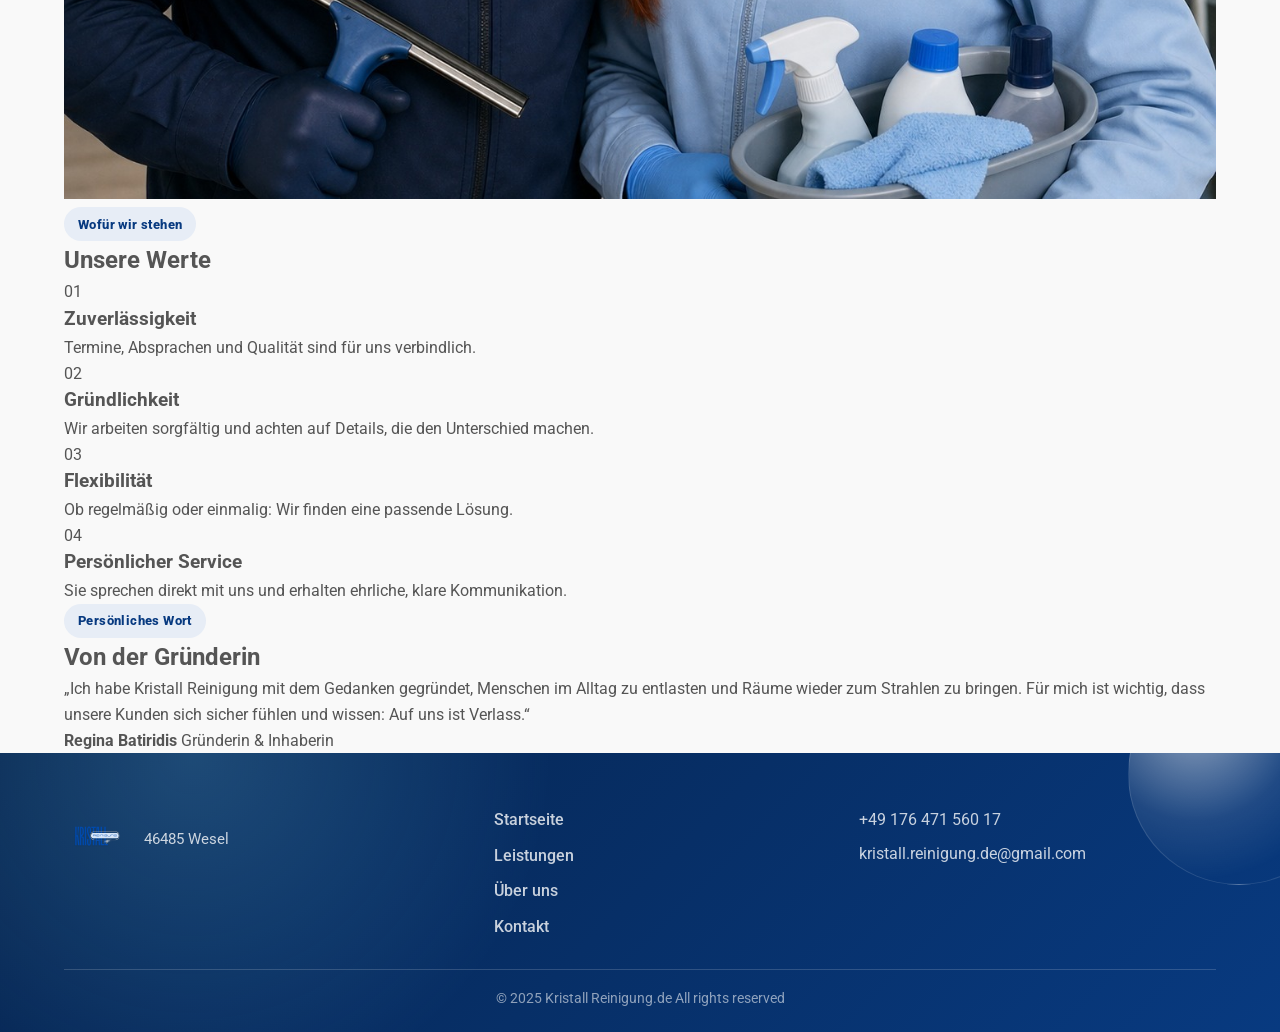
==== commit f21dc814: "merge fixed" ====
--- a/about.html
+++ b/about.html
@@ -12,107 +12,164 @@
     <link rel="stylesheet" href="styles/about.css">
 
     <link href="https://fonts.googleapis.com/css2?family=Montserrat:wght@600;700;800&family=Roboto:wght@300;400;500;700&display=swap" rel="stylesheet">
-
-    <link rel="stylesheet" href="styles/variables.css">
-    <link rel="stylesheet" href="styles/global.css">
-    <link rel="stylesheet" href="styles/header.css">
-    <link rel="stylesheet" href="styles/footer.css">
-    <link rel="stylesheet" href="styles/about.css">
-
-    <link href="https://fonts.googleapis.com/css2?family=Montserrat:wght@600;700;800&family=Roboto:wght@300;400;500;700&display=swap" rel="stylesheet">
 </head>
 <body>
 
-    <header class="header">
-        <div class="container nav-container">
-            <a href="index.html" class="logo">
-                <img src="assets/images/logo.svg" alt="Kristall Reinigung Logo">
-                <span>Kristall Reinigung</span>
-            </a>
-            <nav class="navbar">
-                <ul>
-                    <li><a href="index.html">Startseite</a></li>
-                    <li><a href="services.html">Leistungen</a></li>
-                    <li><a href="about.html" class="active">Über uns</a></li>
-                    <li><a href="contact.html">Kontakt</a></li>
-                </ul>
-            </nav>
-            <button class="menu-toggle" aria-label="Toggle navigation">
-                <span class="hamburger"></span>
-            </button>
-        </div>
-    </header>
+<header class="header">
+    <div class="container nav-container">
+        <a href="index.html" class="logo">
+            <img src="assets/images/logo.svg" alt="Kristall Reinigung Logo">
+            <span>Kristall Reinigung</span>
+        </a>
 
-    <main>
-        <section class="about-page container">
-            
-            <h1 class="page-title">Glänzende Sauberkeit ist ein Muss.</h1>
+        <button class="menu-toggle" type="button" aria-label="Menü öffnen" aria-expanded="false">
+            <span class="hamburger"></span>
+        </button>
 
-            <div class="about-content-grid">
-                
-                <div class="text-block">
-                    <p class="intro-paragraph">
-                        Willkommen bei Kristall Reinigung – Ihrem vertrauenswürdigen Partner für professionelle Reinigung in Wesel und Umgebung. 
-                        Wir sind ein **Familienunternehmen**, das seit **2021** kompromisslos für **Glanz und Zuverlässigkeit** steht.
-                    </p>
-                    
-                    <h2 class="section-subtitle">Unser Erfahrungsspektrum und Anspruch</h2>
-                    
-                    <div class="mission-points">
-                        <p><strong>🛠️ Breite Expertise:</strong> Seit unserer Gründung haben wir umfangreiche Erfahrung in allen Reinigungsbereichen gesammelt. Wir reinigen:
-                            <br>– **Privathaushalte & Wohnungen** (Wöchentlich oder Generalreinigung)
-                            <br>– **Büros & Praxen** (Regelmäßige Unterhaltsreinigung)
-                            <br>– **Treppenhäuser & Gemeinschaftsräume**
-                            <br>– **Spezialreinigung** nach Bauarbeiten (**Bauendreinigung**)
-                        </p>
-                        
-                        <p><strong>💎 Spezialisten für Glas:</strong> Wir sind Ihre Experten für glasklare Ergebnisse. Dazu gehören die Reinigung von **Fenstern, Wintergärten** und Glasflächen aller Art, damit das Licht ungehindert in Ihre Räume strömt.</p>
+        <nav class="navbar">
+            <ul>
+                <li><a href="index.html">Startseite</a></li>
+                <li><a href="services.html">Leistungen</a></li>
+                <li><a href="about.html" class="active">Über uns</a></li>
+                <li><a href="contact.html">Kontakt</a></li>
+            </ul>
+        </nav>
+    </div>
+</header>
 
-                        <p><strong>✨ Moderne Technik und Qualität:</strong> Wir setzen auf **hochwertige, umweltschonende Reinigungsmittel** und modernstes Equipment, einschließlich **professioneller Dampfreiniger**. Das garantiert nicht nur Sauberkeit, sondern auch Hygiene bis in die Poren.</p>
-                        
-                        <p><strong>🤝 Lokale Verbundenheit:</strong> Als lokales Unternehmen kennen wir die Bedürfnisse unserer Kunden in Wesel und arbeiten flexibel, um Ihren Zeitplan zu erfüllen. Sie erhalten immer persönlichen Service.</p>
-                        
-                        <p><strong>💯 100% Zufriedenheitsgarantie:</strong> Wir sind erst zufrieden, wenn Sie es sind! Sollten Sie mit einem Bereich unserer Arbeit nicht zufrieden sein, korrigieren wir diesen **kostenlos und umgehend**.</p>
-                    </div>
-                </div>
-                
-                <div class="image-block">
-                    <img src="assets/images/about-team.jpg" alt="Kristall Reinigung Team" class="about-image">
-                </div>
+<main>
+    <section class="about-hero">
+        <div class="container about-hero-inner">
+            <div class="about-hero-text">
+                <p class="section-kicker">Über uns</p>
+                <h1>Glänzende Sauberkeit ist ein Muss.</h1>
+                <p>
+                    Kristall Reinigung ist ein Familienunternehmen aus Wesel.
+                    Wir stehen für Zuverlässigkeit, gründliche Arbeit und einen persönlichen Service,
+                    auf den Sie sich verlassen können.
+                </p>
+                <a href="contact.html" class="btn">Kontakt aufnehmen</a>
             </div>
 
-            <div class="owner-message">
-                <h3>Ein persönliches Wort der Gründerin</h3>
-                <p>"Ich habe Kristall Reinigung mit dem Versprechen **'Glänzende Sauberkeit ist ein Muss'** ins Leben gerufen. Für mich ist es eine Herzensangelegenheit, Ihnen als Nachbar einen makellosen und vertrauenswürdigen Service zu bieten. Unser Team liebt es, Räume zum Strahlen zu bringen – verlassen Sie sich auf unsere Erfahrung seit 2021."</p>
-                <p class="signature">– **Regina Batiridis**, Gründerin & Inhaberin</p>
-            </div>
-        </section>
-
-    </main>
-
-    <footer class="footer">
-        <div class="container footer-content">
-            <div class="footer-logo">
-                <a href="index.html" class="logo">
-                    <img src="assets/images/logo.svg" alt="Kristall Reinigung Logo">
-                </a>
-                <p> Servicegebiet: Wesel & Umgebung | 46485 </p> 
-            </div>
-            <div class="footer-nav">
-                <a href="index.html">Startseite</a>
-                <a href="services.html">Leistungen</a>
-                <a href="about.html">Über uns</a>
-                <a href="contact.html">Kontakt</a>
-            </div>
-            <div class="footer-contacts">
-                <p>Telefon: +49 176 471 560 17</p>
-                <p>E-Mail: kristall.reinigung.de@gmail.com</p>
+            <div class="about-hero-card">
+                <img src="assets/images/logo.svg" alt="Kristall Reinigung Logo">
+                <p>Gebäude- & Fensterreinigung in Wesel und Umgebung</p>
             </div>
         </div>
-        <div class="container footer-bottom">
-            <p>&copy; 2024 Kristall Reinigung. Alle Rechte vorbehalten.</p>
+
+        <div class="foam-divider" aria-hidden="true"></div>
+    </section>
+
+    <section class="about-story">
+        <div class="container about-grid">
+            <div class="about-text-block">
+                <p class="section-kicker">Unsere Geschichte</p>
+                <h2>Sauberkeit mit Verantwortung und Herz.</h2>
+                <p>
+                    Seit 2021 unterstützen wir private Haushalte, Büros und Gewerberäume
+                    mit zuverlässiger Reinigung. Für uns bedeutet Reinigung nicht nur,
+                    Oberflächen sauber zu machen. Es geht um Vertrauen, Pünktlichkeit
+                    und darum, Räume zu schaffen, in denen man sich wohlfühlt.
+                </p>
+                <p>
+                    Wir arbeiten flexibel nach Vereinbarung und schauen genau hin:
+                    Jede Wohnung, jedes Büro und jedes Objekt hat andere Bedürfnisse.
+                    Deshalb besprechen wir vorab, was wichtig ist, und passen unsere Arbeit daran an.
+                </p>
+            </div>
+
+            <div class="about-image-card">
+                <img src="assets/images/about-team.jpeg" alt="Kristall Reinigung Team">
+            </div>
         </div>
-    </footer>
+    </section>
+
+    <section class="values-section">
+        <div class="container">
+            <div class="values-heading">
+                <p class="section-kicker">Wofür wir stehen</p>
+                <h2>Unsere Werte</h2>
+            </div>
+
+            <div class="values-grid">
+                <article class="value-card">
+                    <span>01</span>
+                    <h3>Zuverlässigkeit</h3>
+                    <p>
+                        Termine, Absprachen und Qualität sind für uns verbindlich.
+                    </p>
+                </article>
+
+                <article class="value-card">
+                    <span>02</span>
+                    <h3>Gründlichkeit</h3>
+                    <p>
+                        Wir arbeiten sorgfältig und achten auf Details, die den Unterschied machen.
+                    </p>
+                </article>
+
+                <article class="value-card">
+                    <span>03</span>
+                    <h3>Flexibilität</h3>
+                    <p>
+                        Ob regelmäßig oder einmalig: Wir finden eine passende Lösung.
+                    </p>
+                </article>
+
+                <article class="value-card">
+                    <span>04</span>
+                    <h3>Persönlicher Service</h3>
+                    <p>
+                        Sie sprechen direkt mit uns und erhalten ehrliche, klare Kommunikation.
+                    </p>
+                </article>
+            </div>
+        </div>
+    </section>
+
+    <section class="owner-section">
+        <div class="container owner-card">
+            <div>
+                <p class="section-kicker">Persönliches Wort</p>
+                <h2>Von der Gründerin</h2>
+                <p>
+                    „Ich habe Kristall Reinigung mit dem Gedanken gegründet, Menschen im Alltag
+                    zu entlasten und Räume wieder zum Strahlen zu bringen. Für mich ist wichtig,
+                    dass unsere Kunden sich sicher fühlen und wissen: Auf uns ist Verlass.“
+                </p>
+                <strong>Regina Batiridis</strong>
+                <span>Gründerin & Inhaberin</span>
+            </div>
+        </div>
+    </section>
+</main>
+
+<footer class="footer">
+    <div class="container footer-content">
+        <div class="footer-logo">
+            <a href="index.html" class="footer-logo-link">
+                <img src="assets/images/logo.svg" alt="Kristall Reinigung Logo">
+            </a>
+            <p>46485 Wesel</p>
+        </div>
+
+        <nav class="footer-nav">
+            <a href="index.html">Startseite</a>
+            <a href="services.html">Leistungen</a>
+            <a href="about.html">Über uns</a>
+            <a href="contact.html">Kontakt</a>
+        </nav>
+
+        <div class="footer-contacts">
+            <p>+49 176 471 560 17</p>
+            <p>kristall.reinigung.de@gmail.com</p>
+        </div>
+    </div>
+
+    <div class="footer-bottom">
+        <p>© 2025 Kristall Reinigung.de All rights reserved</p>
+    </div>
+</footer>
 
 <script src="index.js"></script>
 </body>
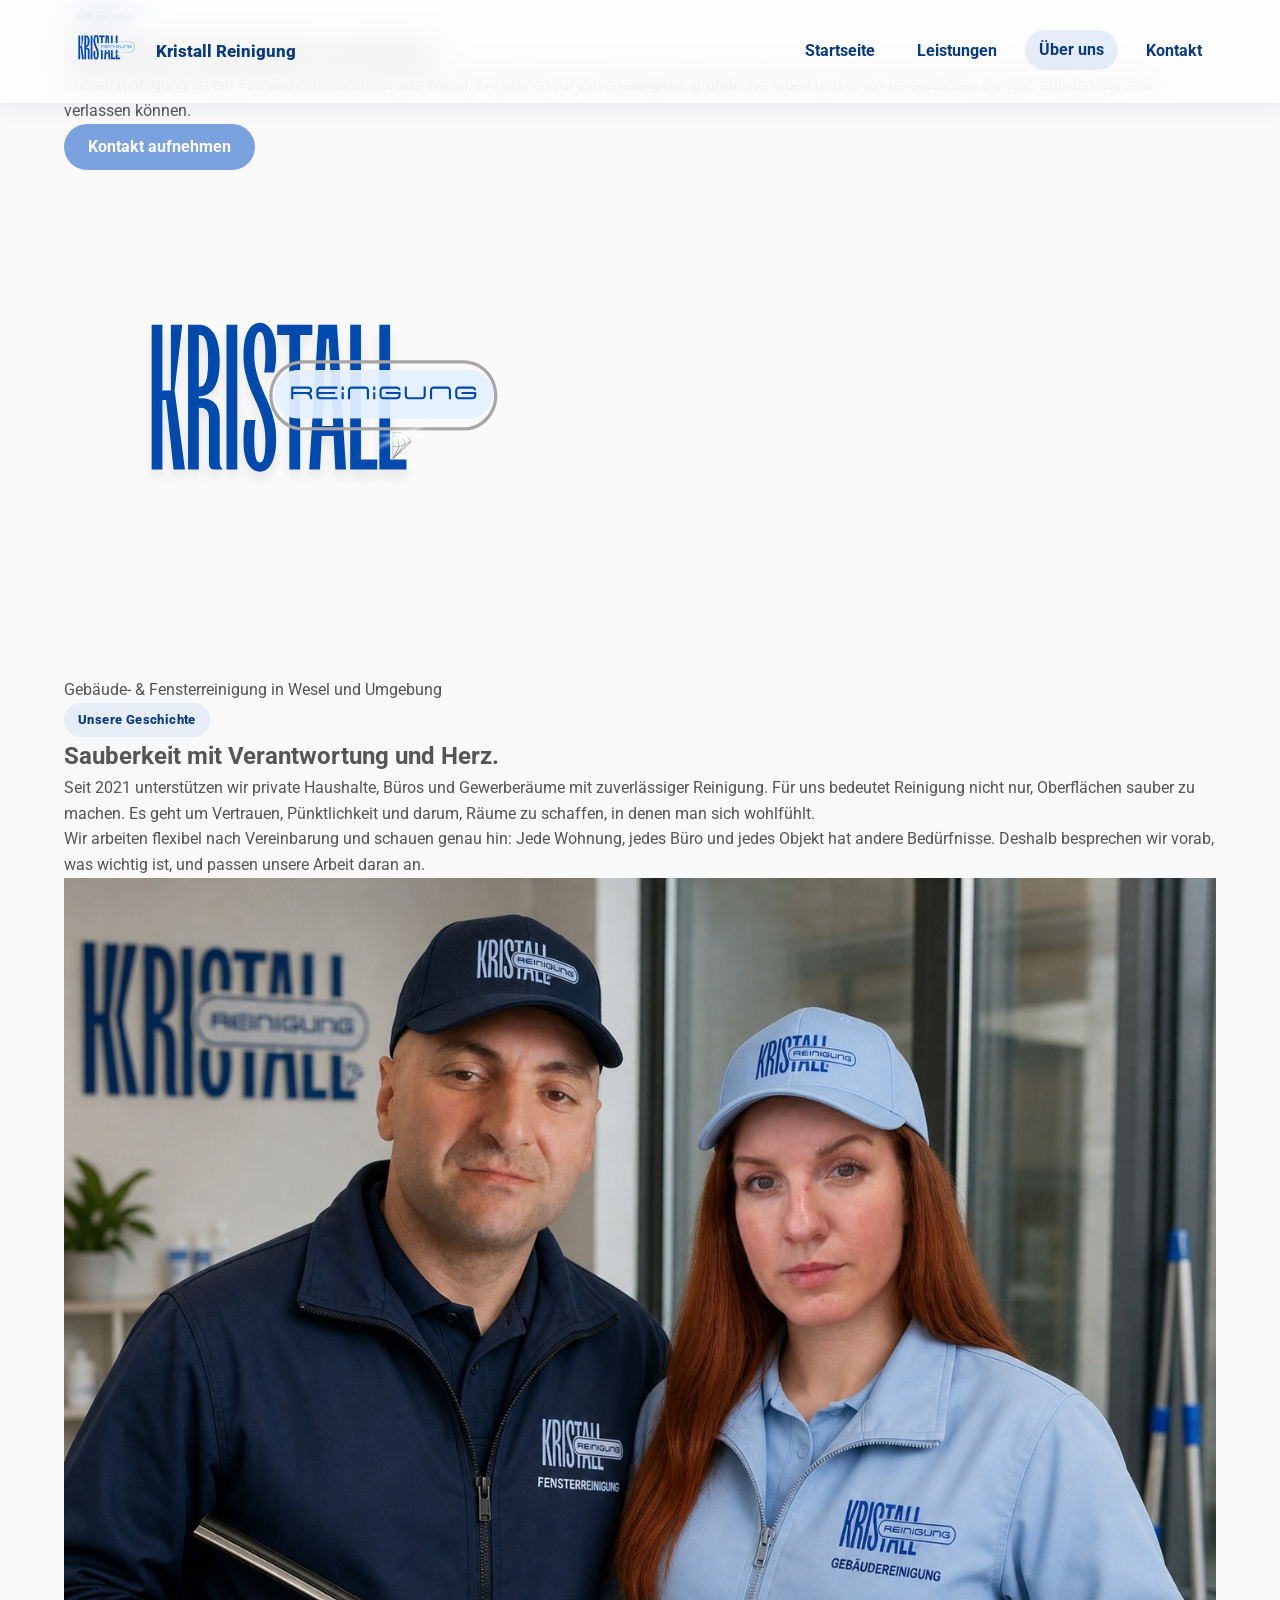
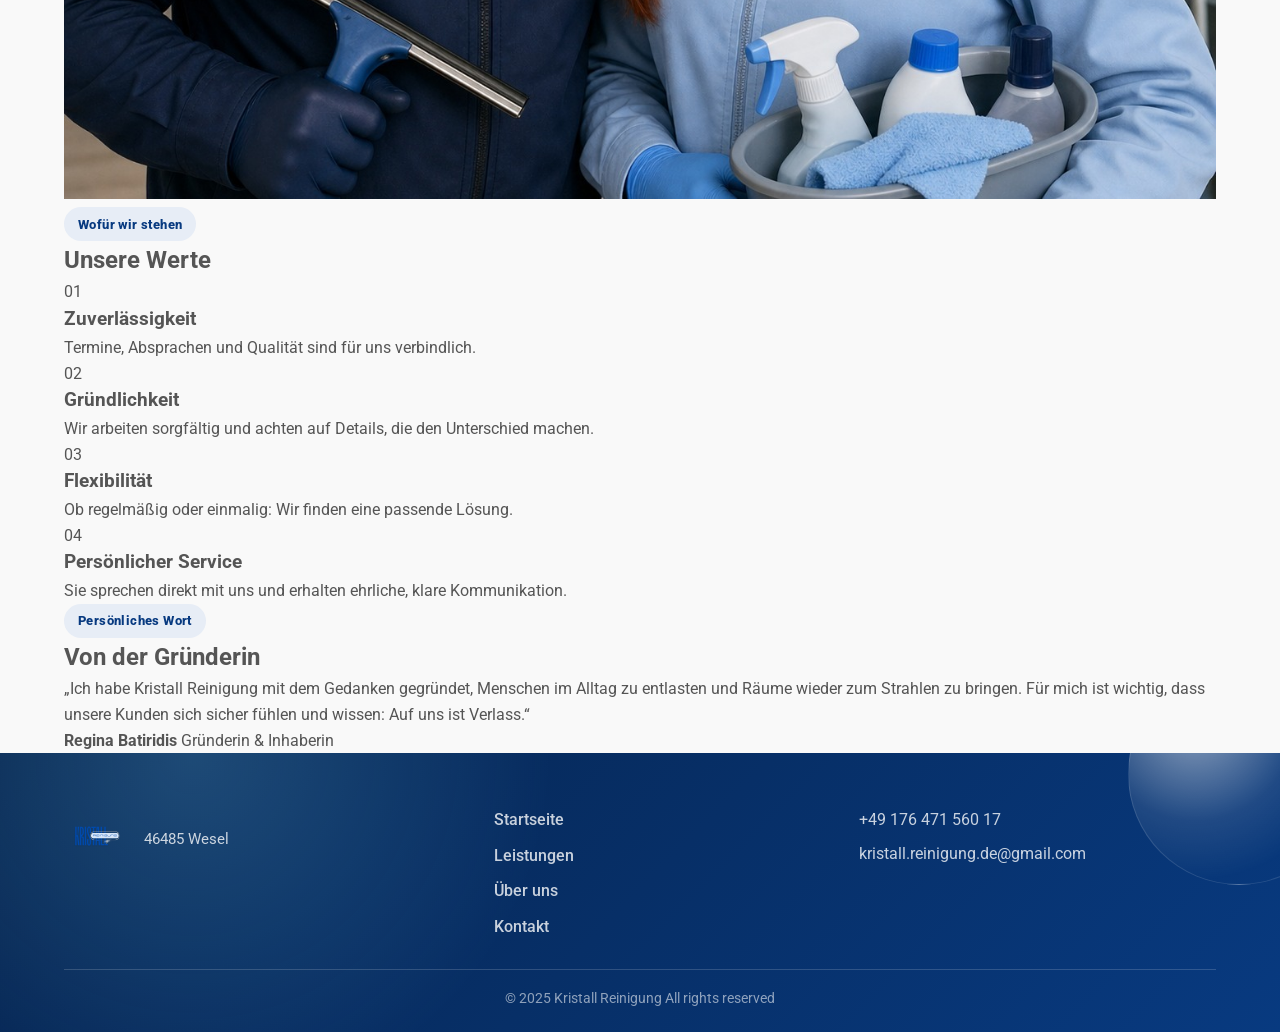
==== commit 5b95e09a: "feat: add Netlify contact forms" ====
--- a/about.html
+++ b/about.html
@@ -4,6 +4,8 @@
     <meta charset="UTF-8">
     <meta name="viewport" content="width=device-width, initial-scale=1.0">
     <title>Über uns | Kristall Reinigung Wesel</title>
+
+    <link rel="icon" type="image/png" href="assets/images/kristall-favicon.png">
 
     <link rel="stylesheet" href="styles/variables.css">
     <link rel="stylesheet" href="styles/global.css">
@@ -167,10 +169,10 @@
     </div>
 
     <div class="footer-bottom">
-        <p>© 2025 Kristall Reinigung.de All rights reserved</p>
+        <p>© 2025 Kristall Reinigung All rights reserved</p>
     </div>
 </footer>
 
-<script src="index.js"></script>
+<script src="scripts/index.js"></script>
 </body>
 </html>
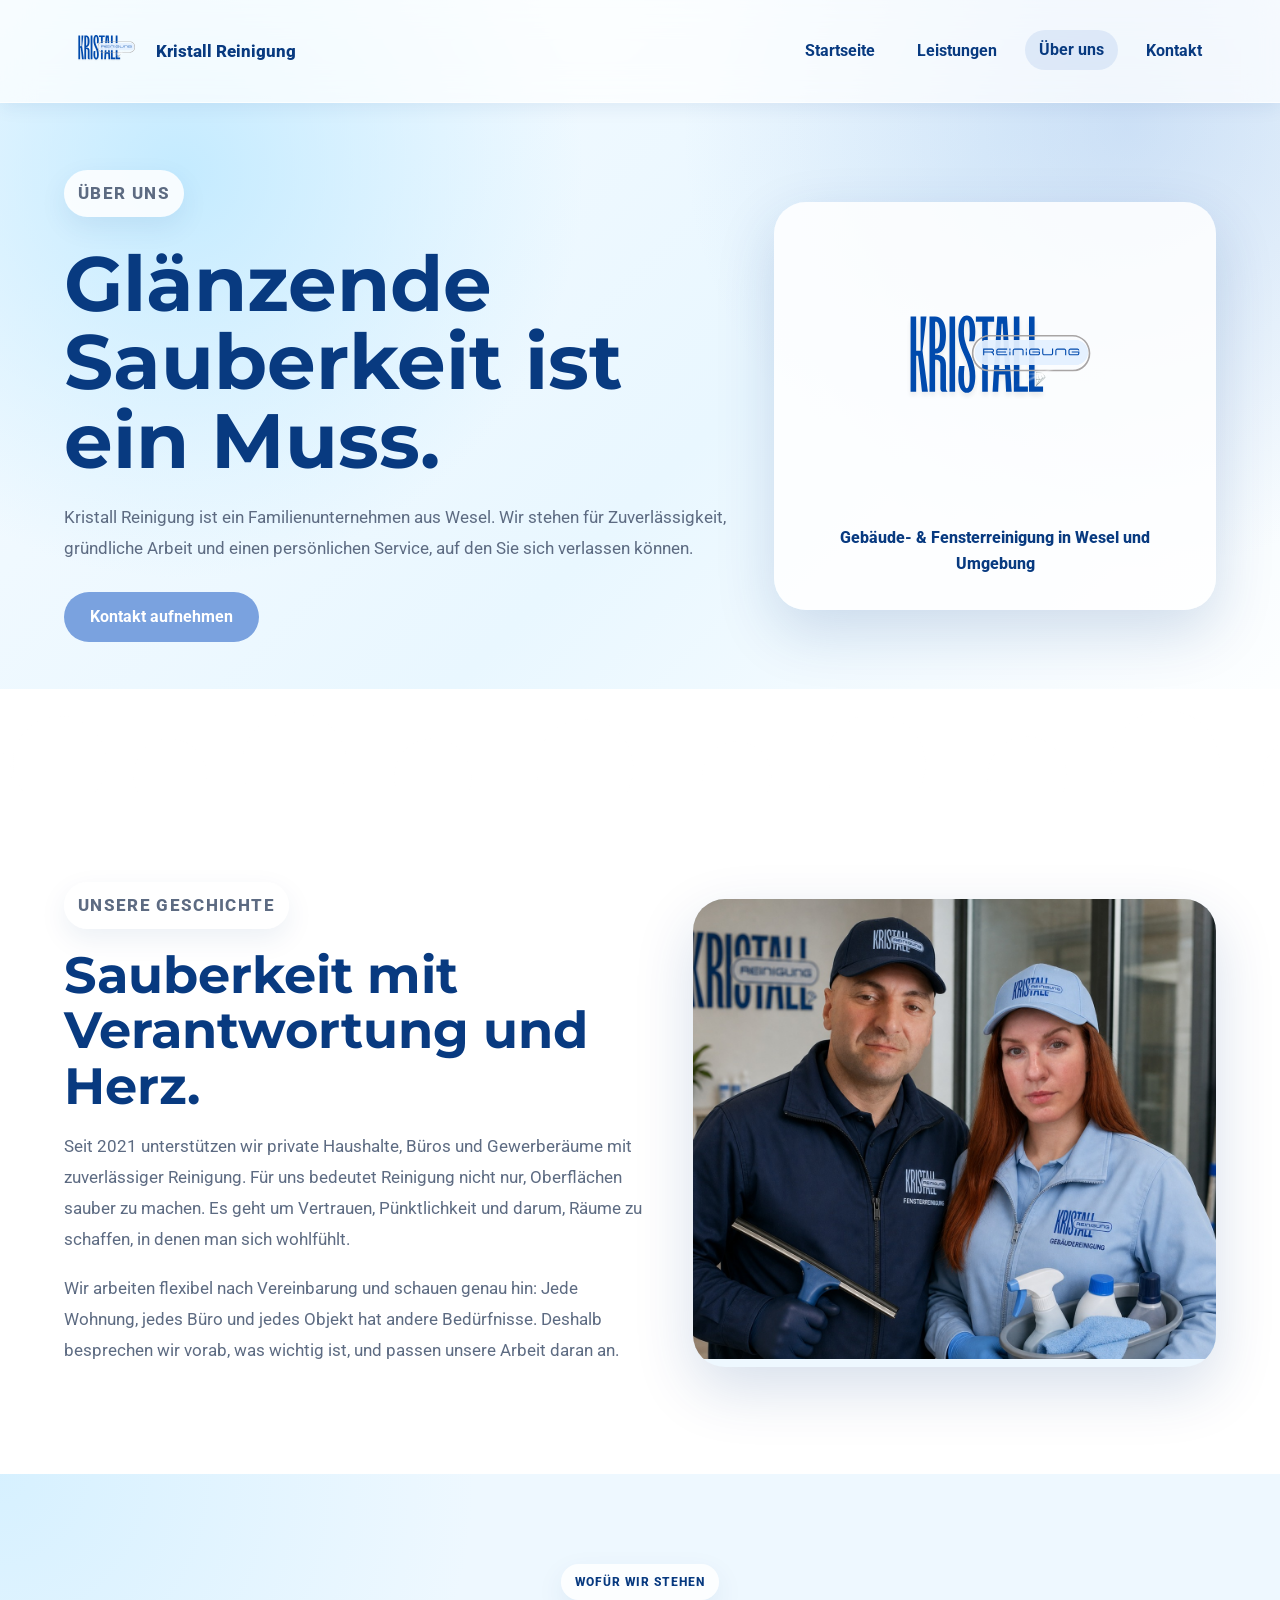
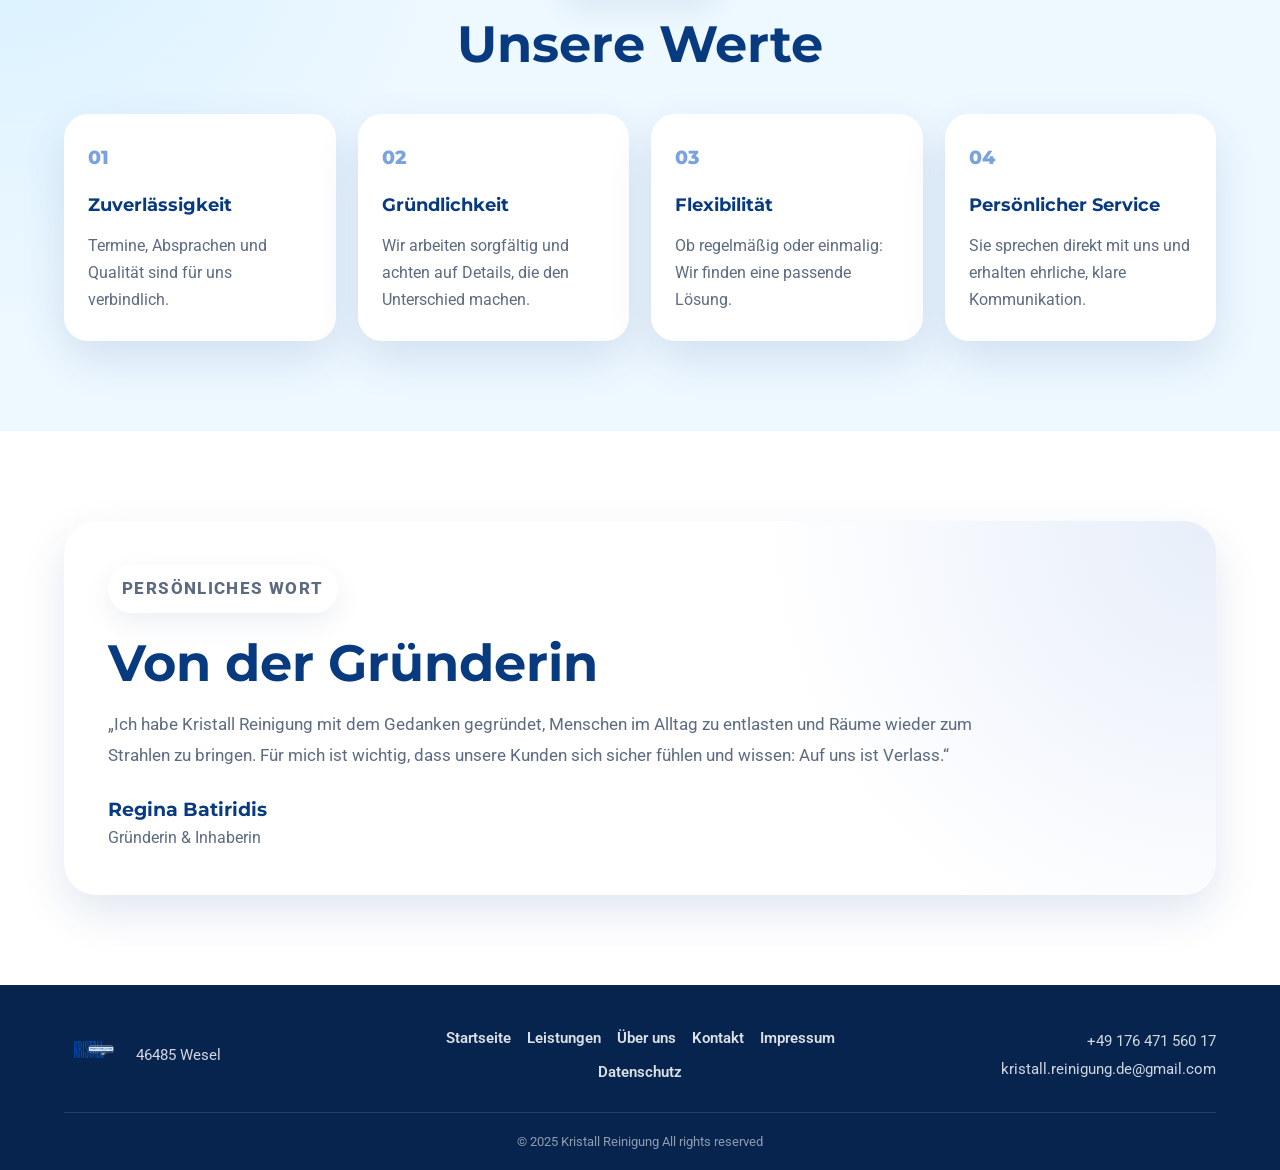
==== commit ab46ce8a: "Add legal pages and footer links" ====
--- a/about.html
+++ b/about.html
@@ -160,6 +160,8 @@
             <a href="services.html">Leistungen</a>
             <a href="about.html">Über uns</a>
             <a href="contact.html">Kontakt</a>
+            <a href="impressum.html">Impressum</a>
+            <a href="datenschutz.html">Datenschutz</a>
         </nav>
 
         <div class="footer-contacts">
--- a/styles/footer.css
+++ b/styles/footer.css
@@ -1,144 +1,83 @@
 .footer {
-    position: relative;
-    background:
-        radial-gradient(circle at 15% 0%, rgba(111, 200, 240, 0.22), transparent 32%),
-        linear-gradient(135deg, #06244e 0%, #083a80 100%);
+    background: var(--dark-deep);
     color: var(--light);
-    padding: 54px 0 22px;
-    overflow: hidden;
-}
-
-.footer::before {
-    content: "";
-    position: absolute;
-    width: 220px;
-    height: 220px;
-    right: -70px;
-    top: -90px;
-    border-radius: 50%;
-    background:
-        radial-gradient(circle at 30% 25%, rgba(255, 255, 255, 0.55), rgba(255, 255, 255, 0.1) 45%, transparent 72%);
-    border: 1px solid rgba(255, 255, 255, 0.12);
-    pointer-events: none;
+    padding: 38px 0 18px;
 }
 
 .footer-content {
-    position: relative;
-    z-index: 2;
     display: grid;
-    grid-template-columns: 1.2fr 1fr 1.1fr;
-    gap: 40px;
-    align-items: start;
-    padding-bottom: 30px;
-    border-bottom: 1px solid rgba(255, 255, 255, 0.16);
+    grid-template-columns: 1fr auto 1fr;
+    align-items: center;
+    gap: 28px;
+    padding-bottom: 24px;
+    border-bottom: 1px solid rgba(255, 255, 255, 0.12);
 }
 
 .footer-logo {
     display: flex;
     align-items: center;
-    gap: 16px;
-}
-
-.footer-logo .logo {
-    flex-shrink: 0;
+    gap: 14px;
 }
 
 .footer-logo img {
-    height: 64px;
     width: auto;
-    display: block;
+    height: 58px;
 }
 
-.footer-logo p {
-    margin: 0;
-    max-width: 260px;
-    color: rgba(255, 255, 255, 0.78);
-    font-size: 0.95rem;
-    line-height: 1.6;
+.footer-logo p,
+.footer-contacts p {
+    margin: 4px 0;
+    color: rgba(255, 255, 255, 0.82);
+    font-size: 0.92rem;
 }
 
 .footer-nav {
-    display: grid;
-    gap: 10px;
+    display: flex;
+    flex-wrap: wrap;
+    justify-content: center;
+    gap: 10px 16px;
+    max-width: 430px;
 }
 
 .footer-nav a {
-    color: rgba(255, 255, 255, 0.78);
+    color: rgba(255, 255, 255, 0.86);
+    font-size: 0.92rem;
+    font-weight: 600;
     text-decoration: none;
-    font-weight: 500;
-    transition: color 0.25s ease, transform 0.25s ease;
 }
 
 .footer-nav a:hover {
-    color: var(--light);
-    transform: translateX(4px);
+    color: var(--accent-light);
 }
 
 .footer-contacts {
-    display: grid;
-    gap: 8px;
-}
-
-.footer-contacts p {
-    margin: 0;
-    color: rgba(255, 255, 255, 0.78);
-    overflow-wrap: anywhere;
+    text-align: right;
 }
 
 .footer-bottom {
-    position: relative;
-    z-index: 2;
     padding-top: 18px;
+    color: rgba(255, 255, 255, 0.55);
+    font-size: 0.82rem;
     text-align: center;
 }
 
-.footer-bottom p {
-    margin: 0;
-    font-size: 0.85rem;
-    color: rgba(255, 255, 255, 0.55);
-}
-
-@media (max-width: 900px) {
+@media (max-width: 768px) {
     .footer-content {
         grid-template-columns: 1fr;
         text-align: center;
-        gap: 28px;
     }
 
     .footer-logo {
+        flex-direction: column;
         justify-content: center;
-        flex-direction: column;
-    }
-
-    .footer-logo p {
-        max-width: 420px;
     }
 
     .footer-nav {
-        justify-items: center;
+        justify-content: center;
+        max-width: none;
     }
 
-    .footer-nav a:hover {
-        transform: none;
-    }
-}
-
-@media (max-width: 560px) {
-    .footer {
-        padding: 44px 0 18px;
-    }
-
-    .footer-logo img {
-        height: 56px;
-    }
-
-    .footer-content {
-        gap: 24px;
-        padding-bottom: 24px;
-    }
-
-    .footer-bottom p {
-        font-size: 0.78rem;
-        line-height: 1.5;
+    .footer-contacts {
+        text-align: center;
     }
 }
--- a/styles/about.css
+++ b/styles/about.css
@@ -1,220 +1,273 @@
-.about-page {
-    padding-top: 150px;
-    padding-bottom: 90px;
+.about-hero {
     position: relative;
-    background:
-        radial-gradient(circle at 12% 18%, rgba(122, 162, 223, 0.18), transparent 28%),
-        radial-gradient(circle at 88% 12%, rgba(111, 200, 240, 0.18), transparent 30%),
-        linear-gradient(180deg, #f7fbff 0%, #ffffff 52%, #eef8ff 100%);
+    padding: 170px 0 150px;
     overflow: hidden;
-}
-
-.about-page::before,
-.about-page::after {
-    content: "";
-    position: absolute;
-    border-radius: 50%;
-    background: radial-gradient(circle at 30% 25%, #ffffff, rgba(255, 255, 255, 0.35) 42%, rgba(122, 162, 223, 0.18) 75%);
-    border: 1px solid rgba(255, 255, 255, 0.75);
-    box-shadow: inset 0 0 22px rgba(255, 255, 255, 0.9), 0 16px 35px rgba(8, 58, 128, 0.12);
-    pointer-events: none;
-}
-
-.about-page::before {
-    width: 130px;
-    height: 130px;
-    right: 8%;
-    top: 170px;
-}
-
-.about-page::after {
-    width: 70px;
-    height: 70px;
-    left: 8%;
-    bottom: 120px;
-}
-
-.page-title {
-    max-width: 900px;
-    margin: 0 auto 55px;
-    text-align: center;
-    font-family: "Montserrat", "Roboto", sans-serif;
-    font-size: clamp(2.2rem, 5vw, 4.2rem);
-    line-height: 1.05;
-    color: var(--dark);
-}
-
-.about-content-grid {
-    display: grid;
-    grid-template-columns: 1.12fr 0.88fr;
-    gap: 48px;
-    align-items: start;
+    background:
+        radial-gradient(circle at 14% 22%, rgba(191, 233, 255, 0.9), transparent 32%),
+        radial-gradient(circle at 88% 16%, rgba(122, 162, 223, 0.28), transparent 34%),
+        linear-gradient(135deg, #f7fbff 0%, #e9f7ff 55%, #ffffff 100%);
+}
+
+.about-hero-inner {
     position: relative;
     z-index: 2;
-}
-
-.text-block {
-    background: rgba(255, 255, 255, 0.82);
-    border: 1px solid rgba(122, 162, 223, 0.16);
-    border-radius: 28px;
-    padding: 42px;
-    box-shadow: 0 20px 55px rgba(8, 58, 128, 0.12);
-    backdrop-filter: blur(14px);
-}
-
-.intro-paragraph {
-    font-size: 1.16rem;
+    display: grid;
+    grid-template-columns: minmax(0, 1.2fr) minmax(300px, 0.8fr);
+    gap: 48px;
+    align-items: center;
+}
+
+.section-kicker {
+    display: inline-flex;
+    align-items: center;
+    margin-bottom: 16px;
+    padding: 8px 14px;
+    border-radius: var(--radius-pill);
+    background: rgba(255, 255, 255, 0.86);
+    color: var(--dark);
+    font-size: 0.78rem;
+    font-weight: 800;
+    letter-spacing: 0.08em;
+    text-transform: uppercase;
+    box-shadow: 0 10px 28px rgba(8, 58, 128, 0.08);
+}
+
+.about-hero h1 {
+    margin-bottom: 22px;
+    color: var(--dark);
+    font-family: var(--font-heading);
+    font-size: clamp(2.5rem, 6vw, 5.2rem);
+    line-height: 1.02;
+    letter-spacing: 0;
+}
+
+.about-hero-text p {
+    max-width: 720px;
+    margin-bottom: 28px;
+    color: var(--muted);
+    font-size: 1.08rem;
+    line-height: 1.8;
+}
+
+.btn {
+    display: inline-block;
+    padding: 12px 26px;
+    border: none;
+    border-radius: 30px;
+    background: var(--accent);
+    color: var(--light);
+    font-weight: 700;
+    text-decoration: none;
+    cursor: pointer;
+    transition: background 0.3s ease, transform 0.25s ease, box-shadow 0.25s ease;
+}
+
+.btn:hover {
+    background: #0949a8;
+    transform: translateY(-2px);
+    box-shadow: 0 14px 28px rgba(8, 58, 128, 0.22);
+}
+
+.about-hero-card {
+    padding: 34px;
+    border-radius: var(--radius-large);
+    background: rgba(255, 255, 255, 0.86);
+    box-shadow: var(--shadow-medium);
+    text-align: center;
+}
+
+.about-hero-card img {
+    max-width: 260px;
+    margin: 0 auto 22px;
+}
+
+.about-hero-card p {
+    color: var(--dark);
+    font-weight: 800;
+}
+
+.foam-divider {
+    position: absolute;
+    left: -4%;
+    right: -4%;
+    bottom: -2px;
+    height: 105px;
+    z-index: 3;
+    pointer-events: none;
+    background:
+        radial-gradient(circle at 2% 82%, #ffffff 0 34px, transparent 35px),
+        radial-gradient(circle at 8% 70%, #ffffff 0 46px, transparent 47px),
+        radial-gradient(circle at 16% 82%, #ffffff 0 36px, transparent 37px),
+        radial-gradient(circle at 25% 72%, #ffffff 0 52px, transparent 53px),
+        radial-gradient(circle at 35% 84%, #ffffff 0 38px, transparent 39px),
+        radial-gradient(circle at 46% 75%, #ffffff 0 48px, transparent 49px),
+        radial-gradient(circle at 57% 83%, #ffffff 0 34px, transparent 35px),
+        radial-gradient(circle at 67% 72%, #ffffff 0 50px, transparent 51px),
+        radial-gradient(circle at 78% 83%, #ffffff 0 39px, transparent 40px),
+        radial-gradient(circle at 88% 72%, #ffffff 0 54px, transparent 55px),
+        radial-gradient(circle at 98% 84%, #ffffff 0 40px, transparent 41px),
+        linear-gradient(#ffffff, #ffffff);
+}
+
+.about-story {
+    padding: 90px 0;
+    background: #ffffff;
+}
+
+.about-grid {
+    display: grid;
+    grid-template-columns: minmax(0, 1fr) minmax(320px, 0.9fr);
+    gap: 48px;
+    align-items: center;
+}
+
+.about-text-block h2,
+.values-heading h2,
+.owner-card h2 {
+    margin-bottom: 18px;
+    color: var(--dark);
+    font-family: var(--font-heading);
+    font-size: clamp(2rem, 4vw, 3.4rem);
+    line-height: 1.08;
+    letter-spacing: 0;
+}
+
+.about-text-block p {
+    margin-bottom: 18px;
+    color: var(--muted);
+    font-size: 1.05rem;
     line-height: 1.85;
-    color: var(--text-color);
-    margin-bottom: 34px;
-}
-
-.section-subtitle {
-    font-family: "Montserrat", "Roboto", sans-serif;
-    color: var(--dark);
-    font-size: clamp(1.55rem, 3vw, 2.2rem);
-    line-height: 1.2;
-    margin-bottom: 26px;
-}
-
-.mission-points {
+}
+
+.about-image-card {
+    overflow: hidden;
+    border-radius: var(--radius-large);
+    background: var(--accent-soft);
+    box-shadow: var(--shadow-medium);
+}
+
+.about-image-card img {
+    width: 100%;
+    height: 460px;
+    object-fit: cover;
+}
+
+.values-section {
+    padding: 90px 0;
+    background:
+        radial-gradient(circle at top left, rgba(191, 233, 255, 0.5), transparent 34%),
+        var(--accent-soft);
+}
+
+.values-heading {
+    max-width: 760px;
+    margin: 0 auto 42px;
+    text-align: center;
+}
+
+.values-grid {
     display: grid;
+    grid-template-columns: repeat(4, 1fr);
     gap: 22px;
 }
 
-.mission-points p {
-    margin: 0;
-    padding: 22px 24px;
-    border-radius: 20px;
-    background: linear-gradient(145deg, #ffffff, #edf8ff);
-    border: 1px solid rgba(122, 162, 223, 0.14);
-    box-shadow: 0 10px 28px rgba(8, 58, 128, 0.08);
-    line-height: 1.75;
-}
-
-.mission-points strong {
-    color: var(--dark);
-}
-
-.image-block {
-    position: sticky;
-    top: 135px;
-}
-
-.about-image {
-    width: 100%;
-    min-height: 520px;
-    object-fit: cover;
+.value-card {
+    padding: 28px 24px;
+    border-radius: var(--radius-medium);
+    background: #ffffff;
+    box-shadow: var(--shadow-soft);
+}
+
+.value-card span {
+    display: inline-flex;
+    margin-bottom: 18px;
+    color: var(--accent);
+    font-family: var(--font-heading);
+    font-weight: 800;
+    font-size: 1.2rem;
+}
+
+.value-card h3 {
+    margin-bottom: 12px;
+    color: var(--dark);
+    font-family: var(--font-heading);
+    font-size: 1.15rem;
+}
+
+.value-card p {
+    color: var(--muted);
+    line-height: 1.7;
+}
+
+.owner-section {
+    padding: 90px 0;
+    background: #ffffff;
+}
+
+.owner-card {
+    padding: 44px;
+    border-radius: var(--radius-large);
+    background:
+        radial-gradient(circle at top right, rgba(122, 162, 223, 0.18), transparent 38%),
+        #ffffff;
+    box-shadow: var(--shadow-soft);
+}
+
+.owner-card p {
+    max-width: 900px;
+    margin-bottom: 22px;
+    color: var(--muted);
+    font-size: 1.08rem;
+    line-height: 1.85;
+}
+
+.owner-card strong {
     display: block;
-    border-radius: 32px;
-    box-shadow: 0 24px 65px rgba(8, 58, 128, 0.18);
-    border: 10px solid rgba(255, 255, 255, 0.8);
-}
-
-.owner-message {
-    position: relative;
-    z-index: 2;
-    margin: 70px auto 0;
-    max-width: 920px;
-    padding: 42px;
-    text-align: center;
-    border-radius: 32px;
-    color: #ffffff;
-    background:
-        radial-gradient(circle at 20% 20%, rgba(111, 200, 240, 0.34), transparent 30%),
-        linear-gradient(135deg, var(--dark), #0b4fb3);
-    box-shadow: 0 24px 60px rgba(8, 58, 128, 0.24);
-    overflow: hidden;
-}
-
-.owner-message::before {
-    content: "";
-    position: absolute;
-    width: 180px;
-    height: 180px;
-    right: -50px;
-    top: -70px;
-    border-radius: 50%;
-    background: rgba(255, 255, 255, 0.13);
-}
-
-.owner-message h3 {
-    font-family: "Montserrat", "Roboto", sans-serif;
-    font-size: clamp(1.45rem, 3vw, 2rem);
-    margin-bottom: 18px;
-}
-
-.owner-message p {
-    position: relative;
-    margin: 0 auto 18px;
-    max-width: 760px;
-    line-height: 1.8;
-    color: rgba(255, 255, 255, 0.9);
-}
-
-.signature {
-    font-weight: 700;
-    color: #ffffff;
+    color: var(--dark);
+    font-family: var(--font-heading);
+    font-size: 1.2rem;
+}
+
+.owner-card span {
+    color: var(--muted);
 }
 
 @media (max-width: 900px) {
-    .about-page {
-        padding-top: 125px;
-    }
-
-    .about-content-grid {
+    .about-hero-inner,
+    .about-grid {
         grid-template-columns: 1fr;
-        gap: 34px;
-    }
-
-    .image-block {
-        position: static;
-        order: -1;
-    }
-
-    .about-image {
-        min-height: 360px;
-    }
-
-    .text-block,
-    .owner-message {
-        padding: 30px 24px;
-        border-radius: 24px;
+    }
+
+    .values-grid {
+        grid-template-columns: repeat(2, 1fr);
+    }
+
+    .about-image-card img {
+        height: 360px;
     }
 }
 
 @media (max-width: 560px) {
-    .about-page {
-        padding-top: 110px;
-        padding-bottom: 65px;
-    }
-
-    .page-title {
-        margin-bottom: 34px;
-        text-align: left;
-    }
-
-    .text-block {
-        padding: 24px 18px;
-    }
-
-    .intro-paragraph {
-        font-size: 1rem;
-    }
-
-    .mission-points p {
-        padding: 18px;
-        font-size: 0.95rem;
-    }
-
-    .about-image {
-        min-height: 280px;
-        border-width: 6px;
-        border-radius: 24px;
-    }
-
-    .owner-message {
-        margin-top: 45px;
-        text-align: left;
+    .about-hero {
+        padding: 140px 0 120px;
+    }
+
+    .about-hero-card,
+    .owner-card {
+        padding: 28px 22px;
+    }
+
+    .about-story,
+    .values-section,
+    .owner-section {
+        padding: 70px 0;
+    }
+
+    .values-grid {
+        grid-template-columns: 1fr;
+    }
+
+    .about-image-card img {
+        height: 300px;
     }
 }
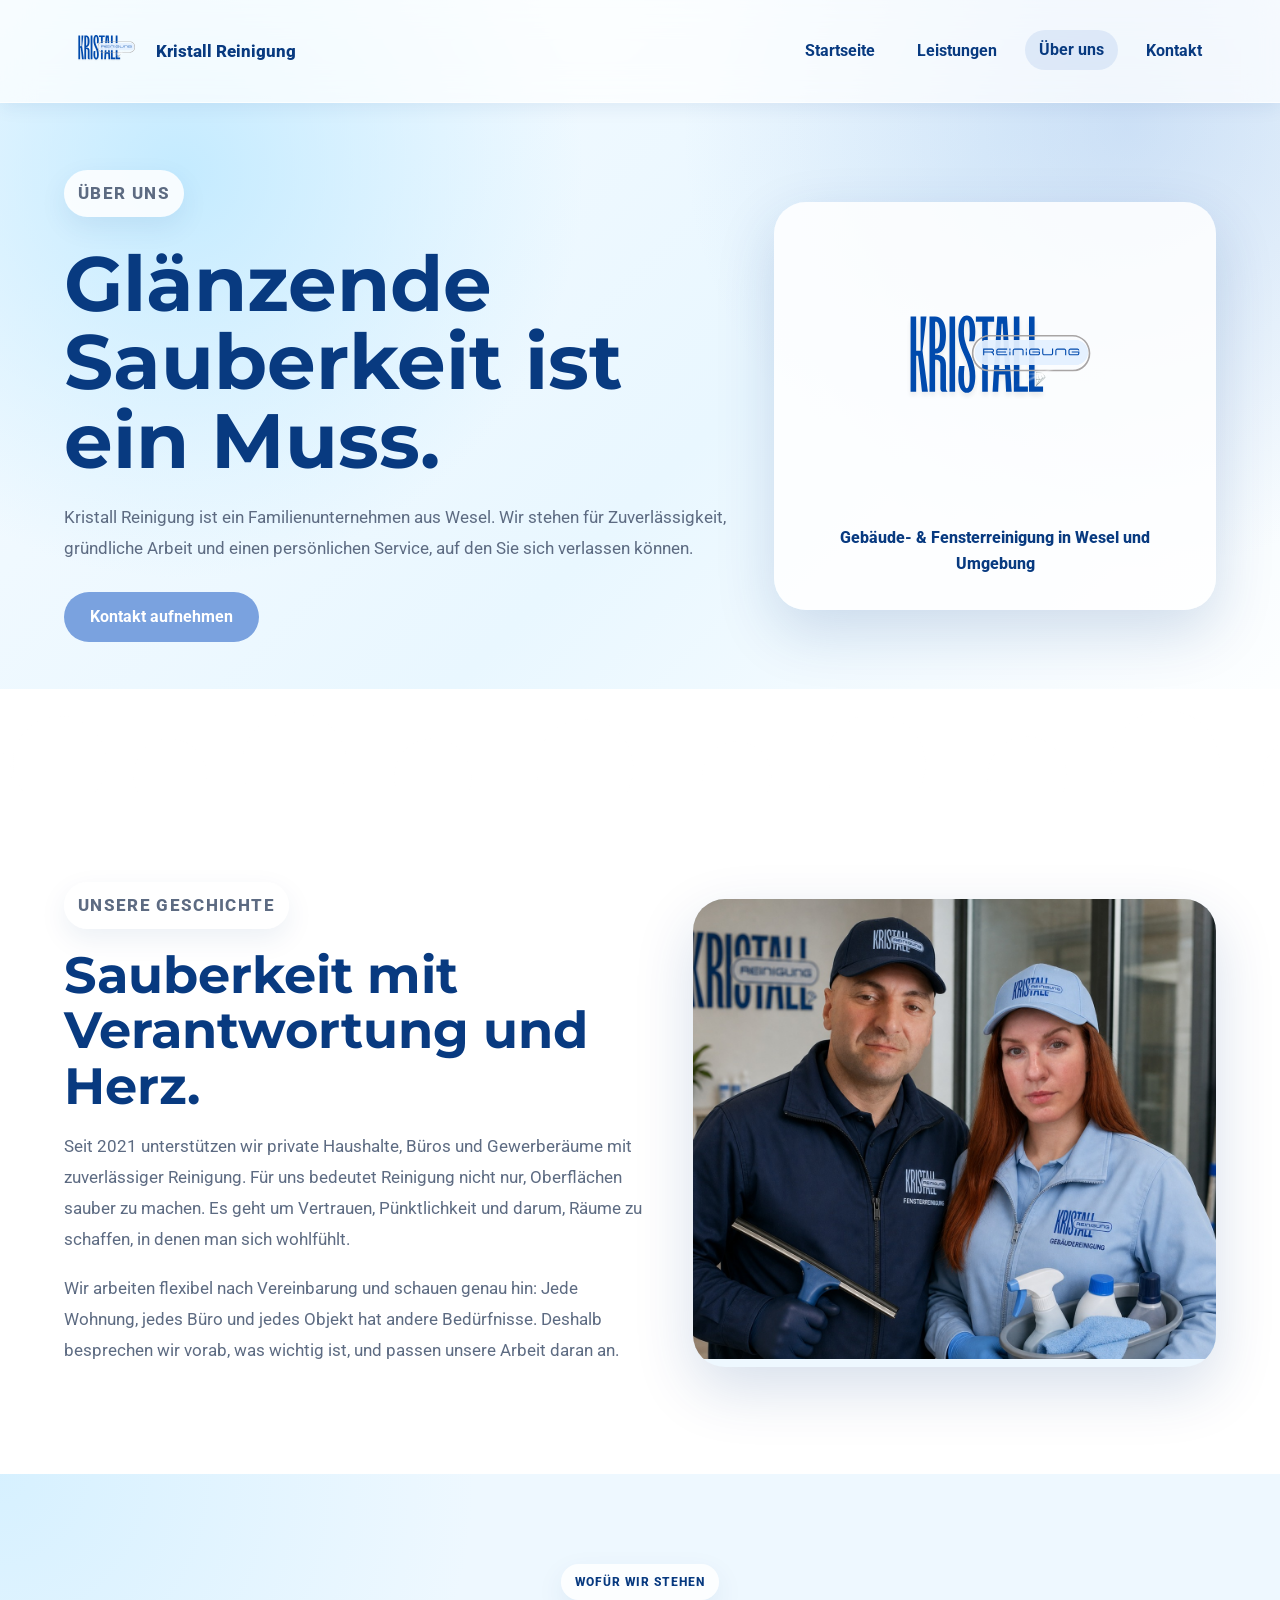
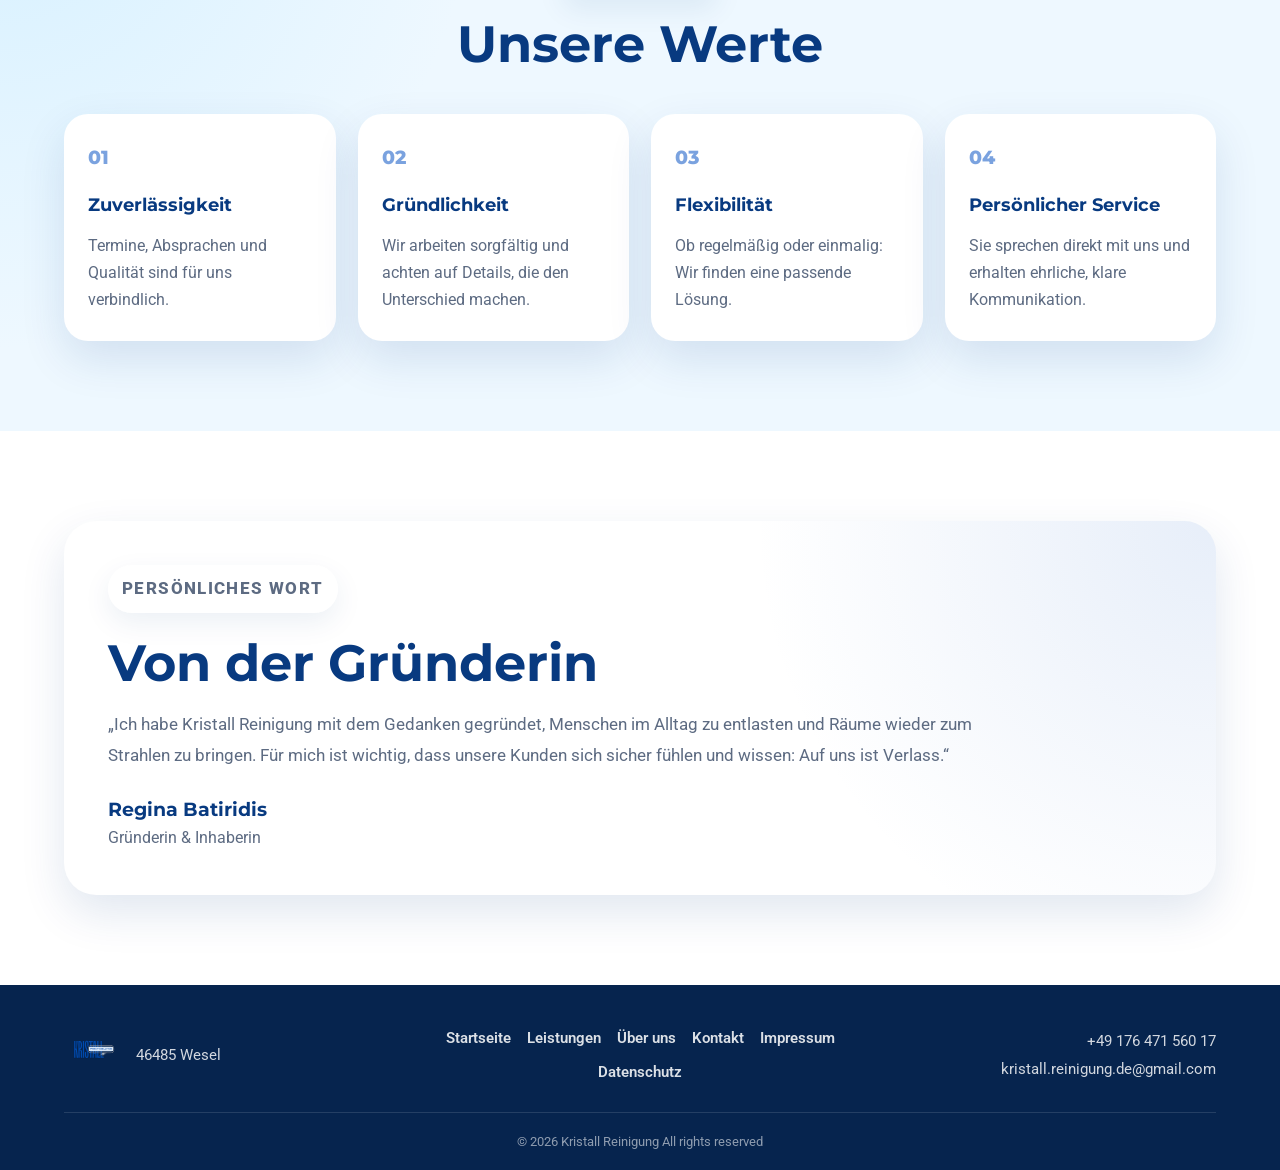
==== commit e6fd0346: "Refine homepage promo and update SEO details" ====
--- a/about.html
+++ b/about.html
@@ -4,6 +4,8 @@
     <meta charset="UTF-8">
     <meta name="viewport" content="width=device-width, initial-scale=1.0">
     <title>Über uns | Kristall Reinigung Wesel</title>
+    <meta name="description" content="Kristall Reinigung ist ein Familienunternehmen aus Wesel. Seit 2021 stehen wir für zuverlässige, gründliche und persönliche Reinigung.">
+    <link rel="canonical" href="https://kristallreinigung-wesel.de/about">
 
     <link rel="icon" type="image/png" href="assets/images/kristall-favicon.png">
 
@@ -171,10 +173,10 @@
     </div>
 
     <div class="footer-bottom">
-        <p>© 2025 Kristall Reinigung All rights reserved</p>
+        <p>© 2026 Kristall Reinigung All rights reserved</p>
     </div>
 </footer>
 
 <script src="scripts/index.js"></script>
 </body>
-</html>+</html>
